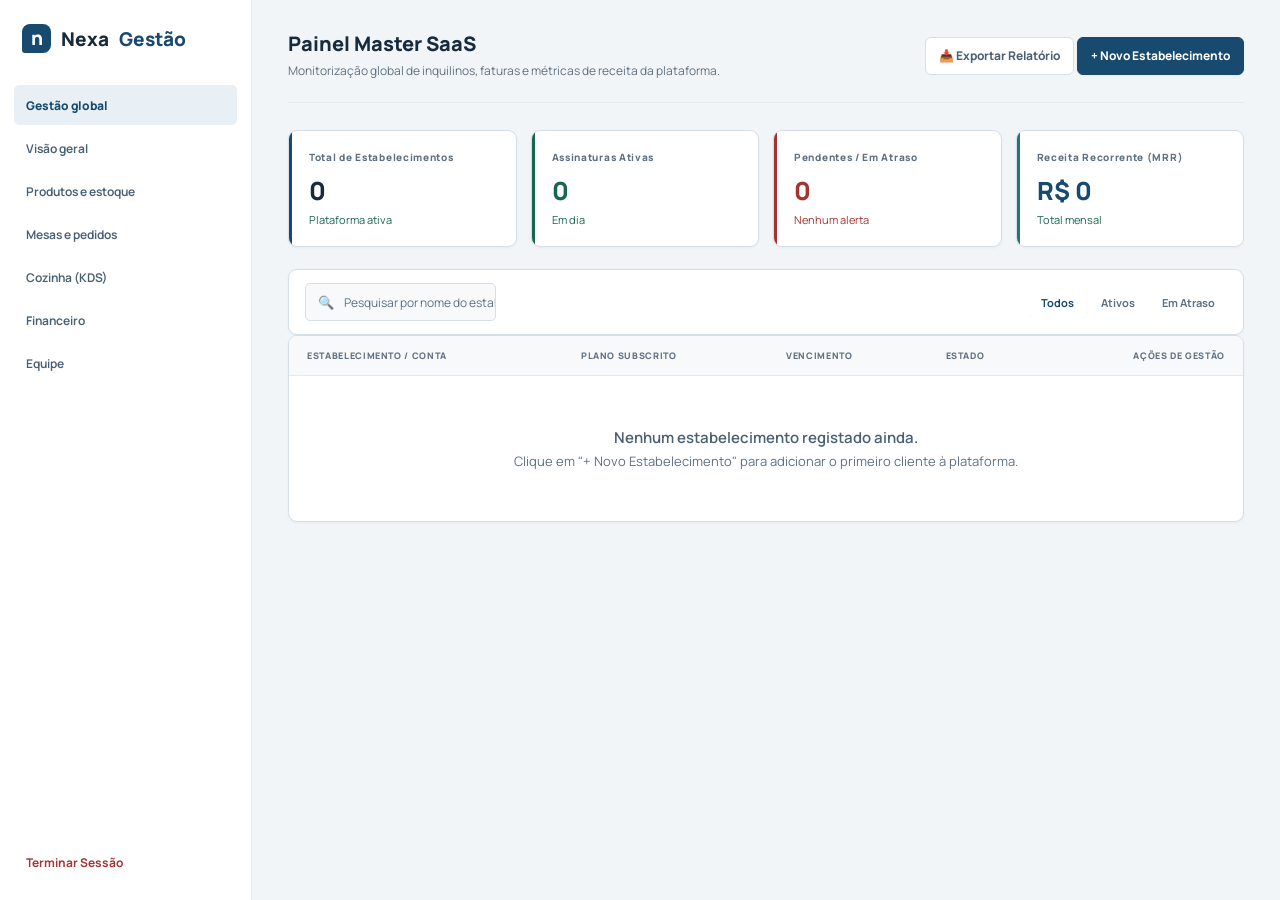
==== frontend/admin_saas.html @ 6b53f008 "Primeiro commit" ====
<!DOCTYPE html>
<html lang="pt">
<head>
    <meta charset="UTF-8">
    <meta name="viewport" content="width=device-width, initial-scale=1.0">
    <title>Nexa Gestão — Painel de Administração Global</title>
    <link rel="stylesheet" href="css/style.css">
<link rel="stylesheet" href="css/app.css">
</head>
<body>

    <!-- Sidebar do Administrador SaaS -->
    <aside>
        <div>
            <div class="logo">Nexa <span>Gestão</span></div>
            <ul class="nav-links">
                <li><a href="admin_saas.html" class="active">Gestão global</a></li>
                <li><a href="pages/dashboard.html">Visão geral</a></li>
                <li><a href="pages/products.html">Produtos e estoque</a></li>
                <li><a href="pages/tables.html">Mesas e pedidos</a></li>
                <li><a href="pages/kitchen.html">Cozinha (KDS)</a></li>
                <li><a href="pages/financial.html">Financeiro</a></li>
                <li><a href="pages/employees.html">Equipe</a></li>
            </ul>
        </div>
        <button class="logout-btn" onclick="handleLogout()">Terminar Sessão</button>
    </aside>

    <!-- Conteúdo Principal -->
    <main>
        <header>
            <div>
                <h1 style="margin-bottom: 4px;">Painel Master SaaS</h1>
                <p style="color: var(--gray); font-size: 14px;">Monitorização global de inquilinos, faturas e métricas de receita da plataforma.</p>
            </div>
            <div class="saas-header-actions">
                <button class="btn-saas-secondary" onclick="exportSaasReport()">
                    📥 Exportar Relatório
                </button>
                <button class="btn-saas-primary" onclick="openModal()">
                    + Novo Estabelecimento
                </button>
            </div>
        </header>

        <!-- Cartões de Resumo da Plataforma SaaS -->
        <div class="saas-metrics-grid">
            <div class="saas-card blue">
                <div class="saas-card-title">Total de Estabelecimentos</div>
                <div class="saas-card-value" id="metricTotal">0</div>
                <div class="saas-card-trend" style="color: var(--success);">Plataforma ativa</div>
            </div>
            <div class="saas-card green">
                <div class="saas-card-title">Assinaturas Ativas</div>
                <div class="saas-card-value" id="metricActiveCount" style="color: var(--color-success);">0</div>
                <div class="saas-card-trend" style="color: var(--success);">Em dia</div>
            </div>
            <div class="saas-card red">
                <div class="saas-card-title">Pendentes / Em Atraso</div>
                <div class="saas-card-value" id="metricPending" style="color: var(--color-danger);">0</div>
                <div class="saas-card-trend" style="color: var(--color-danger);">Nenhum alerta</div>
            </div>
            <div class="saas-card purple">
                <div class="saas-card-title">Receita Recorrente (MRR)</div>
                <div class="saas-card-value" id="metricMRR" style="color: var(--color-primary);">R$ 0</div>
                <div class="saas-card-trend" style="color: var(--success);">Total mensal</div>
            </div>
        </div>

        <!-- Filtros e Barra de Pesquisa Avançada -->
        <div class="saas-filter-bar">
            <div class="search-input-wrapper">
                <span>🔍</span>
                <input type="text" id="searchTenant" placeholder="Pesquisar por nome do estabelecimento, responsável ou email..." onkeyup="filterTenants()">
            </div>
            <div class="filter-tabs">
                <button class="filter-tab active" onclick="setFilter('all', this)">Todos</button>
                <button class="filter-tab" onclick="setFilter('ativo', this)">Ativos</button>
                <button class="filter-tab" onclick="setFilter('pendente', this)">Em Atraso</button>
            </div>
        </div>

        <!-- Tabela de Gestão de Clientes SaaS -->
        <div class="table-container">
            <table>
                <thead>
                    <tr>
                        <th>Estabelecimento / Conta</th>
                        <th>Plano Subscrito</th>
                        <th>Vencimento</th>
                        <th>Estado</th>
                        <th style="text-align: right;">Ações de Gestão</th>
                    </tr>
                </thead>
                <tbody id="saasTableBody">
                    <tr id="emptyRow">
                        <td colspan="5">
                            <div class="empty-state">
                                <p style="font-size: 15px; font-weight: 600; margin-bottom: 4px;">Nenhum estabelecimento registado ainda.</p>
                                <p style="font-size: 13px;">Clique em "+ Novo Estabelecimento" para adicionar o primeiro cliente à plataforma.</p>
                            </div>
                        </td>
                    </tr>
                </tbody>
            </table>
        </div>
    </main>

    <!-- Modal para Criação de Novo Cliente/Estabelecimento -->
    <div class="modal-overlay" id="tenantModal">
        <div class="modal-card">
            <div class="modal-header">
                <div class="modal-title">Registar Novo Estabelecimento</div>
                <button class="modal-close" onclick="closeModal()">✕</button>
            </div>
            <form id="newTenantForm" onsubmit="handleCreateTenant(event)">
                <div class="form-group">
                    <label>Nome do Estabelecimento / Restaurante</label>
                    <input type="text" id="storeName" placeholder="Ex: Cantina do Chef" required>
                </div>
                <div class="form-group">
                    <label>Nome do Responsável / Administrador</label>
                    <input type="text" id="ownerName" placeholder="Ex: Roberto Silva" required>
                </div>
                <div class="form-group">
                    <label>E-mail de Acesso</label>
                    <input type="email" id="ownerEmail" placeholder="roberto@cantinachef.com" required>
                </div>
                <div class="form-group">
                    <label>Plano Subscrito</label>
                    <select id="planSelect">
                        <option value="basico">Básico — R$ 99,00 / mês</option>
                        <option value="pro" selected>Profissional — R$ 199,00 / mês</option>
                        <option value="enterprise">Enterprise — R$ 399,00 / mês</option>
                    </select>
                </div>
                <div class="modal-footer">
                    <button type="button" class="btn-saas-secondary" onclick="closeModal()">Cancelar</button>
                    <button type="submit" class="btn-saas-primary">Criar Conta e Acesso</button>
                </div>
            </form>
        </div>
    </div>

    <!-- Ligação ao Ficheiro JavaScript Externo -->
    <script src="js/admin_saas.js"></script>
</body>
</html>
---- frontend/css/style.css ----
/* ==========================================================================
    NEXA GESTÃO - Design System & Global Styles
    ================================================================          */
@import url('tokens.css');

/* Reset Global */
* {
    box-sizing: border-box;
    margin: 0;
    padding: 0;
    font-family: 'Inter', 'Segoe UI', system-ui, -apple-system, sans-serif;
}

body {
    background-color: var(--light);
    color: var(--dark);
    display: flex;
    height: 100vh;
    overflow: hidden;
}

/* ==========================================================================
   SIDEBAR (Navegação Lateral)
   ================================================================          */
aside {
    width: 270px;
    background: var(--white);
    border-right: 1px solid var(--border);
    display: flex;
    flex-direction: column;
    justify-content: space-between;
    padding: 28px 20px;
    box-shadow: var(--shadow-sm);
    z-index: 10;
}

.logo {
    font-size: 22px;
    font-weight: 800;
    color: var(--dark);
    margin-bottom: 36px;
    letter-spacing: -0.5px;
    display: flex;
    align-items: center;
    gap: 8px;
    padding-left: 8px;
}

.logo span {
    color: var(--primary);
}

.nav-links {
    list-style: none;
    display: flex;
    flex-direction: column;
    gap: 6px;
    flex: 1;
}

.nav-links a {
    text-decoration: none;
    color: var(--gray-dark);
    font-weight: 500;
    font-size: 14px;
    padding: 12px 16px;
    border-radius: var(--radius-md);
    transition: var(--transition);
    display: flex;
    align-items: center;
    gap: 12px;
}

.nav-links a:hover {
    background-color: var(--primary-light);
    color: var(--primary);
    transform: translateX(2px);
}

.nav-links a.active {
    background-color: var(--primary-light);
    color: var(--primary);
    font-weight: 600;
}

.logout-btn {
    background-color: var(--danger-light);
    color: var(--danger);
    border: none;
    padding: 12px 16px;
    border-radius: var(--radius-md);
    font-weight: 600;
    font-size: 14px;
    cursor: pointer;
    width: 100%;
    transition: var(--transition);
    display: flex;
    align-items: center;
    justify-content: center;
    gap: 8px;
}

.logout-btn:hover {
    background-color: var(--danger);
    color: var(--white);
    box-shadow: var(--shadow-sm);
}

/* ==========================================================================
   MAIN CONTENT (Área Principal)
   ================================================================          */
main {
    flex: 1;
    padding: 36px 40px;
    overflow-y: auto;
    background-color: var(--light);
}

header {
    display: flex;
    justify-content: space-between;
    align-items: center;
    margin-bottom: 32px;
    border-bottom: 1px solid var(--border);
    padding-bottom: 20px;
}

header h1 {
    font-size: 22px;
    font-weight: 700;
    color: var(--dark);
    letter-spacing: -0.3px;
}

/* ==========================================================================
   COMPONENTES COMUNS (Cards, Tabelas, Botões)
   ================================================================          */
.cards-grid {
    display: grid;
    grid-template-columns: repeat(auto-fit, minmax(240px, 1fr));
    gap: 20px;
    margin-bottom: 32px;
}

.card {
    background: var(--white);
    padding: 24px;
    border-radius: var(--radius-lg);
    border: 1px solid var(--border);
    box-shadow: var(--shadow-sm);
    transition: var(--transition);
}

.card:hover {
    box-shadow: var(--shadow-md);
    border-color: var(--gray-light);
}

.card h3 {
    font-size: 13px;
    font-weight: 600;
    text-transform: uppercase;
    letter-spacing: 0.5px;
    color: var(--gray);
    margin-bottom: 8px;
}

.card .value {
    font-size: 26px;
    font-weight: 800;
    color: var(--dark);
    letter-spacing: -0.5px;
}

.card .trend {
    font-size: 12px;
    margin-top: 8px;
    font-weight: 600;
}

.table-container {
    background: var(--white);
    border-radius: var(--radius-lg);
    border: 1px solid var(--border);
    overflow: hidden;
    box-shadow: var(--shadow-sm);
}

table {
    width: 100%;
    border-collapse: collapse;
    text-align: left;
}

th, td {
    padding: 16px 20px;
    border-bottom: 1px solid var(--border);
    font-size: 14px;
}

th {
    background-color: var(--color-surface-subtle);
    font-weight: 600;
    color: var(--gray-dark);
    font-size: 13px;
    text-transform: uppercase;
    letter-spacing: 0.5px;
}

tr:last-child td {
    border-bottom: none;
}

tr:hover td {
    background-color: var(--color-surface-hover);
}

/* Botões */
.btn-primary {
    background-color: var(--primary);
    color: var(--white);
    border: none;
    padding: 10px 20px;
    border-radius: var(--radius-md);
    font-weight: 600;
    font-size: 14px;
    cursor: pointer;
    transition: var(--transition);
    box-shadow: var(--shadow-sm);
    display: inline-flex;
    align-items: center;
    gap: 8px;
}

.btn-primary:hover {
    background-color: var(--primary-hover);
    box-shadow: var(--shadow-md);
}

/* Badges de Estado */
.badge {
    padding: 5px 10px;
    border-radius: 20px;
    font-size: 12px;
    font-weight: 600;
    display: inline-flex;
    align-items: center;
    gap: 4px;
}

.badge.ok, .badge.success { background-color: var(--success-light); color: var(--success); }
.badge.low, .badge.danger { background-color: var(--danger-light); color: var(--danger); }
.badge.warning { background-color: var(--warning-light); color: var(--warning); }
.badge.info { background-color: var(--primary-light); color: var(--primary); }

.section-title {
    font-size: 16px;
    font-weight: 700;
    color: var(--dark);
    margin-bottom: 16px;
    letter-spacing: -0.2px;
}
---- frontend/css/app.css ----
@import url('tokens.css');
@import url('https://fonts.googleapis.com/css2?family=Manrope:wght@400;500;600;700;800&display=swap');

* { font-family: 'Manrope', 'Segoe UI', sans-serif; }

body {
    min-width: 0;
    min-height: 100vh;
    color: var(--dark);
    background: var(--color-background);
    font-size: 13px;
    -webkit-font-smoothing: antialiased;
}

aside {
    width: 252px;
    min-width: 252px;
    height: 100vh;
    padding: 24px 14px 18px;
    border-right: 1px solid var(--color-divider);
    background: var(--color-sidebar);
    box-shadow: none;
}

aside > div:first-child { display: flex; min-height: 0; flex: 1; flex-direction: column; }
aside .logo { gap: 10px; margin: 0 0 32px; padding: 0 8px; color: var(--color-text); font-size: 19px; font-weight: 800; letter-spacing: 0; }
aside .logo::before { content: 'n'; display: inline-grid; width: 29px; height: 29px; place-items: center; border-radius: 8px 8px 8px 3px; background: var(--color-primary); color: var(--color-on-primary); font-size: 19px; line-height: 1; }
aside .logo span { color: var(--color-primary); }
.nav-links { gap: 3px; }
.nav-links a { min-height: 40px; padding: 9px 11px; border: 1px solid transparent; border-radius: var(--radius-sm); color: var(--color-text-secondary); font-size: 12px; font-weight: 650; transition: color var(--transition), background var(--transition), border-color var(--transition); }
.nav-links a:hover { transform: none; background: var(--color-surface-hover); color: var(--color-primary); }
.nav-links a.active { border-color: var(--color-primary-light); background: var(--color-primary-light); color: var(--color-primary); font-weight: 800; }
.nav-links a:disabled, .nav-links a[aria-disabled="true"] { color: var(--color-text-disabled); cursor: not-allowed; }
.logout-btn { justify-content: flex-start; padding: 10px 11px; border: 1px solid transparent; border-radius: var(--radius-sm); background: transparent; color: var(--color-danger); font-size: 12px; font-weight: 700; }
.logout-btn:hover { border-color: var(--color-danger-bg); background: var(--color-danger-bg); color: var(--color-danger); box-shadow: none; }

main { min-width: 0; padding: 30px 36px 44px; background: var(--color-background); }
main > header { gap: 24px; margin-bottom: 27px; padding-bottom: 21px; border-bottom-color: var(--color-divider); }
main > header h1 { color: var(--color-text); font-size: 20px; font-weight: 800; letter-spacing: 0; }
main > header p { margin: 0; color: var(--color-text-muted); font-size: 12px !important; line-height: 1.7; }
.saas-header-actions { flex-wrap: wrap; justify-content: flex-end; gap: 8px; }

.btn-saas-primary, .btn-saas-secondary, .btn-primary {
    min-height: 38px;
    padding: 8px 13px;
    border-radius: 6px;
    font-size: 12px;
    font-weight: 750;
    transition: transform var(--transition), background var(--transition), border-color var(--transition), box-shadow var(--transition);
}
.btn-saas-primary, .btn-primary { border: 1px solid var(--color-primary); background: var(--color-primary); color: var(--color-on-primary); box-shadow: var(--shadow-sm); }
.btn-saas-primary:hover, .btn-primary:hover { transform: translateY(-1px); border-color: var(--color-primary-hover); background: var(--color-primary-hover); box-shadow: var(--shadow-md); }
.btn-saas-secondary { border: 1px solid var(--color-border); background: var(--color-surface); color: var(--color-text-secondary); }
.btn-saas-secondary:hover { border-color: var(--color-primary); background: var(--color-surface-hover); }
button, a { -webkit-tap-highlight-color: transparent; }
button:focus-visible, a:focus-visible, input:focus-visible, select:focus-visible, summary:focus-visible { outline: 3px solid var(--color-focus-ring); outline-offset: 2px; }
button:active, .button:active { transform: translateY(1px); }
button:disabled, button[aria-disabled="true"], .button[aria-disabled="true"] { border-color: var(--color-border); background: var(--color-background-alt); box-shadow: none; color: var(--color-text-disabled); cursor: not-allowed; transform: none; }
.btn-outline { border: 1px solid var(--color-primary); background: transparent; color: var(--color-primary); }
.btn-outline:hover { background: var(--color-primary-light); }
.btn-ghost { border: 1px solid transparent; background: transparent; color: var(--color-text-secondary); }
.btn-ghost:hover { background: var(--color-surface-hover); color: var(--color-primary); }
.btn-danger { border: 1px solid var(--color-danger); background: var(--color-danger); color: var(--color-on-primary); }
.btn-danger:hover { border-color: var(--color-danger); background: var(--color-danger); filter: brightness(.92); }
.btn-secondary { border: 1px solid var(--color-border); background: var(--color-surface); color: var(--color-text-secondary); }
.btn-secondary:hover { border-color: var(--color-primary); background: var(--color-surface-hover); }
.btn-primary[aria-busy="true"], .btn-saas-primary[aria-busy="true"], .is-loading { cursor: progress; opacity: .82; }
.btn-primary[aria-busy="true"]::after, .btn-saas-primary[aria-busy="true"]::after, .is-loading::after { width: 13px; height: 13px; margin-left: 8px; border: 2px solid currentColor; border-right-color: transparent; border-radius: 50%; content: ''; animation: button-spin .7s linear infinite; }
@keyframes button-spin { to { transform: rotate(360deg); } }

.saas-metrics-grid, .cards-grid { display: grid; grid-template-columns: repeat(auto-fit, minmax(min(100%, 205px), 1fr)); gap: 14px; margin-bottom: 22px; }
.saas-card, .card { position: relative; min-width: 0; overflow: hidden; padding: 19px 20px; border: 1px solid var(--color-border); border-radius: var(--radius-lg); background: var(--color-surface); box-shadow: var(--shadow-sm); transition: transform var(--transition), border-color var(--transition), box-shadow var(--transition); }
.saas-card:hover, .card:hover { transform: translateY(-2px); border-color: var(--color-primary-light); box-shadow: var(--shadow-md); }
.saas-card::before { position: absolute; inset: 0 auto 0 0; width: 3px; content: ''; background: var(--color-primary); }
.saas-card.blue::before { background: var(--color-primary); }
.saas-card.green::before { background: var(--color-success); }
.saas-card.orange::before, .saas-card.yellow::before { background: var(--color-warning); }
.saas-card.red::before { background: var(--color-danger); }
.saas-card.purple::before { background: var(--color-secondary); }
.saas-card-title { margin-bottom: 9px; color: var(--color-text-muted); font-size: 10px; font-weight: 800; letter-spacing: .7px; }
.saas-card-value, .card .value { margin-bottom: 4px; color: var(--color-text); font-size: 25px; font-weight: 800; letter-spacing: 0; }
.saas-card-trend, .saas-card > div:last-child { font-size: 11px; }

.saas-table-container, .table-container { margin-bottom: 22px; overflow-x: auto; border: 1px solid var(--color-border); border-radius: var(--radius-lg); background: var(--color-surface); box-shadow: var(--shadow-sm); }
.saas-table-header { display: flex; min-height: 58px; align-items: center; justify-content: space-between; gap: 15px; padding: 15px 19px; border-bottom: 1px solid var(--color-divider); }
.saas-table-title { color: var(--color-text); font-size: 13px; font-weight: 800; }
table { min-width: 690px; border-collapse: separate; border-spacing: 0; }
th, td { padding: 13px 18px; border-bottom: 1px solid var(--color-divider); font-size: 11px; }
th { background: var(--color-surface-subtle); color: var(--color-text-muted); font-size: 9px; font-weight: 800; letter-spacing: .65px; }
td { color: var(--color-text-secondary); }
td strong { color: var(--color-text); font-weight: 750; }
tr:hover td { background: var(--color-surface-hover); }
tr:last-child td { border-bottom: 0; }
.empty-row-state, .empty-row-state td, .empty-state { padding: 30px 20px; color: var(--color-text-muted); font-size: 12px; text-align: center; }
.empty-state p:first-child { color: var(--color-text-secondary); }

.badge, .badge-status, .badge-trans, .badge-activity, .badge-saas { padding: 5px 9px; border-radius: 5px; font-size: 10px; font-weight: 800; }
.badge.ok, .badge.success, .badge-status.livre, .badge-status.pronto, .badge-trans.receita, .badge-saas.active { background: var(--color-success-bg); color: var(--color-success); }
.badge.low, .badge.danger, .badge-trans.despesa, .badge-saas.pending { background: var(--color-danger-bg); color: var(--color-danger); }
.badge.warning, .badge-status.ocupada, .badge-status.preparando { background: var(--color-warning-bg); color: var(--color-warning); }
.badge.info, .badge-activity { background: var(--color-info-bg); color: var(--color-info); }
.btn-delete-product, .btn-delete-table, .btn-delete-trans, .btn-delete-employee, .btn-delete-activity, .btn-delete-kds { min-height: 30px; padding: 6px 9px; border: 1px solid var(--color-danger-bg); border-radius: var(--radius-sm); background: var(--color-danger-bg); color: var(--color-danger); font-size: 10px; font-weight: 750; transition: background var(--transition), border-color var(--transition); }
.btn-delete-product:hover, .btn-delete-table:hover, .btn-delete-trans:hover, .btn-delete-employee:hover, .btn-delete-activity:hover, .btn-delete-kds:hover { border-color: var(--color-danger); background: var(--color-danger-bg); }
.btn-action-kds, .btn-table-action { min-height: 30px; padding: 6px 9px; border: 1px solid var(--color-border); border-radius: var(--radius-sm); background: var(--color-surface); color: var(--color-text-secondary); font-size: 10px; font-weight: 750; }
.btn-action-kds:hover, .btn-table-action:hover { border-color: var(--color-primary); background: var(--color-primary-light); color: var(--color-primary); }

.modal-overlay { position: fixed; inset: 0; z-index: 1000; display: none; overflow-y: auto; align-items: center; justify-content: center; padding: 20px; background: var(--color-overlay); backdrop-filter: blur(3px); }
.modal-overlay.open { display: flex; }
.modal-card { width: min(100%, 500px); max-height: calc(100vh - 40px); overflow-y: auto; margin: auto; border: 1px solid var(--color-border); border-radius: var(--radius-lg); padding: 24px; background: var(--color-surface); box-shadow: var(--shadow-lg); }
.modal-header { display: flex; align-items: center; justify-content: space-between; gap: 16px; margin-bottom: 20px; }
.modal-title { color: var(--color-text); font-size: 16px; font-weight: 800; }
.modal-close { display: grid; width: 34px; height: 34px; place-items: center; border: 1px solid var(--color-divider); border-radius: var(--radius-sm); background: var(--color-surface); color: var(--color-text-secondary); font-size: 15px; }
.modal-close:hover { background: var(--color-surface-hover); color: var(--color-text); }
.form-group { margin-bottom: 14px; }
.form-group label { display: block; margin-bottom: 6px; color: var(--color-text-secondary); font-size: 11px; font-weight: 750; }
.form-group input, .form-group select, input, select { min-height: 40px; border: 1px solid var(--color-border); border-radius: var(--radius-sm); background: var(--color-surface); color: var(--color-text); font-size: 12px; }
.form-group input::placeholder, input::placeholder { color: var(--color-text-muted); opacity: 1; }
.form-group input:focus, .form-group select:focus, input:focus, select:focus { border-color: var(--color-primary); background: var(--color-surface); box-shadow: 0 0 0 3px var(--color-focus-ring); }
.form-group input:disabled, .form-group select:disabled, input:disabled, select:disabled { border-color: var(--color-border); background: var(--color-background-alt); color: var(--color-text-disabled); cursor: not-allowed; }
input[type="checkbox"], input[type="radio"] { min-height: 0; accent-color: var(--color-primary); }
input[aria-invalid="true"], select[aria-invalid="true"], .field-error input { border-color: var(--color-danger); }
.field-error, .form-error, .msg.error { color: var(--color-danger); }
.field-success, .form-success, .msg.success { color: var(--color-success); }
.field-help { color: var(--color-text-muted); }
.modal-footer { display: flex; flex-wrap: wrap; justify-content: flex-end; gap: 10px; margin-top: 24px; }
.saas-filter-bar { display: flex; flex-wrap: wrap; align-items: center; justify-content: space-between; gap: 12px; padding: 13px 16px; border: 1px solid var(--color-border); border-radius: var(--radius-lg); background: var(--color-surface); box-shadow: var(--shadow-sm); }
.search-input-wrapper { position: relative; min-width: min(100%, 270px); flex: 1; }
.search-input-wrapper input { min-height: 38px; background: var(--color-surface-subtle); }
.search-input-wrapper > span { position: absolute; top: 50%; left: 13px; transform: translateY(-50%); color: var(--color-text-muted); }
.search-input-wrapper input { padding-left: 38px; }
.filter-tabs { max-width: 100%; overflow-x: auto; }
.filter-tab { min-height: 32px; padding: 6px 12px; border: 0; border-radius: var(--radius-sm); background: transparent; color: var(--color-text-muted); font-size: 11px; font-weight: 700; white-space: nowrap; }
.filter-tab:hover { background: var(--color-surface-hover); color: var(--color-primary); }
.filter-tab.active { background: var(--color-surface); color: var(--color-primary); box-shadow: var(--shadow-sm); }
.tenant-cell-info { display: flex; align-items: center; gap: 11px; }
.tenant-avatar { display: grid; width: 36px; height: 36px; place-items: center; border-radius: var(--radius-sm); background: var(--color-primary-light); color: var(--color-primary); font-size: 12px; font-weight: 800; }
.tenant-name { color: var(--color-text); font-size: 12px; font-weight: 800; }
.tenant-sub { color: var(--color-text-muted); font-size: 10px; }
.action-btns-group { display: flex; justify-content: flex-end; gap: 7px; }
.btn-table-action.danger { border-color: var(--color-danger-bg); background: var(--color-danger-bg); color: var(--color-danger); }
.btn-table-action.danger:hover { border-color: var(--color-danger); background: var(--color-danger-bg); }
.badge-saas.active { background: var(--color-success-bg); color: var(--color-success); }
.badge-saas.pending { background: var(--color-danger-bg); color: var(--color-danger); }
.empty-state { padding: 38px 20px; color: var(--color-text-muted); text-align: center; }

body.kds-page { background: var(--color-kds-background) !important; color: var(--color-kds-text); }
.kds-page aside { border-right-color: var(--color-kds-border) !important; background: var(--color-kds-surface) !important; }
.kds-page aside .logo { color: var(--color-kds-text) !important; }
.kds-page aside .logo::before { background: var(--color-primary); }
.kds-page aside .logo span { color: var(--color-kds-text) !important; }
.kds-page .nav-links a { color: var(--color-kds-text-secondary) !important; }
.kds-page .nav-links a:hover, .kds-page .nav-links a.active { border-color: var(--color-kds-border); background: var(--color-kds-surface-raised) !important; color: var(--color-kds-text) !important; }
.kds-page .logout-btn { border-color: var(--color-kds-border) !important; background: var(--color-kds-surface-raised) !important; color: var(--color-danger-bg) !important; }
.kds-page main { background: var(--color-kds-background) !important; }
.kds-page main > header { border-bottom-color: var(--color-kds-border); }
.kds-page main > header h1 { color: var(--color-kds-text) !important; }
.kds-page main > header p { color: var(--color-kds-text-secondary) !important; }
.kds-page .saas-card, .kds-page .saas-table-container { border-color: var(--color-kds-border); background: var(--color-kds-surface); box-shadow: none; }
.kds-page .saas-card:hover { border-color: var(--color-secondary); }
.kds-page .saas-card-title { color: var(--color-kds-text-secondary); }
.kds-page .saas-card-value { color: var(--color-kds-text); }
.kds-page .saas-table-header { border-bottom-color: var(--color-kds-border); }
.kds-page .saas-table-title { color: var(--color-kds-text); }
.kds-page th { border-bottom-color: var(--color-kds-border); background: var(--color-kds-background); color: var(--color-kds-text-secondary); }
.kds-page td { border-bottom-color: var(--color-kds-border); color: var(--color-kds-text-secondary); }
.kds-page td strong { color: var(--color-kds-text); }
.kds-page tr:hover td { background: var(--color-kds-surface-raised); }
.kds-page .empty-row-state, .kds-page .empty-row-state td { color: var(--color-kds-text-secondary); }
.kds-page .btn-action-kds { border-color: var(--color-kds-border); background: var(--color-kds-surface-raised); color: var(--color-kds-text); }
.kds-page .btn-action-kds:hover { background: var(--color-kds-border); }
.kds-page .btn-delete-kds { border-color: var(--color-danger); background: var(--color-danger-bg); color: var(--color-danger); }
.kds-page .modal-card { border-color: var(--color-kds-border); background: var(--color-kds-surface); }
.kds-page .modal-title, .kds-page .form-group label { color: var(--color-kds-text); }
.kds-page .modal-close { border-color: var(--color-kds-border); background: var(--color-kds-surface-raised); color: var(--color-kds-text); }
.kds-page .form-group input, .kds-page .form-group select { border-color: var(--color-kds-border); background: var(--color-kds-background); color: var(--color-kds-text); }
.kds-page .btn-saas-secondary { border-color: var(--color-kds-border); background: var(--color-kds-surface-raised); color: var(--color-kds-text); }

@media (max-width: 1100px) {
    aside { width: 220px; min-width: 220px; padding-inline: 11px; }
    main { padding: 26px 24px 36px; }
    main > header { align-items: flex-start; }
    .saas-header-actions { max-width: 300px; }
}

@media (max-width: 760px) {
    body { display: block; height: auto; min-height: 100vh; overflow: auto; }
    aside { display: flex; width: 100%; min-width: 0; height: auto; flex-direction: column; gap: 12px; padding: 14px 16px 10px; border-right: 0; border-bottom: 1px solid var(--color-divider); }
    aside > div:first-child { width: 100%; }
    aside .logo { margin: 0 0 12px; }
    .nav-links { flex-direction: row; gap: 5px; overflow-x: auto; padding-bottom: 3px; scrollbar-width: thin; }
    .nav-links li { flex: 0 0 auto; }
    .nav-links a { min-height: 36px; padding: 8px 10px; white-space: nowrap; }
    .logout-btn { width: auto; min-height: 34px; align-self: flex-end; padding: 7px 10px; }
    main { overflow: visible; padding: 23px 18px 34px; }
    main > header { flex-direction: column; gap: 15px; margin-bottom: 20px; padding-bottom: 17px; }
    .saas-header-actions { width: 100%; max-width: none; justify-content: flex-start; }
    .saas-metrics-grid, .cards-grid { grid-template-columns: repeat(2, minmax(0, 1fr)); gap: 10px; margin-bottom: 17px; }
    .saas-card, .card { padding: 15px; }
    .saas-card-value, .card .value { font-size: 22px; }
    .saas-table-header { align-items: flex-start; flex-direction: column; gap: 4px; padding: 14px; }
    .table-container, .saas-table-container { border-radius: 7px; }
    .saas-filter-bar { align-items: stretch; flex-direction: column; }
    .search-input-wrapper { min-width: 0; width: 100%; }
    .filter-tabs { align-self: flex-start; }
    .modal-card { width: min(100%, 500px); padding: 20px; }
    .kds-page aside { border-bottom-color: var(--color-kds-border); }
}

@media (max-width: 420px) {
    main { padding-inline: 13px; }
    .saas-metrics-grid, .cards-grid { grid-template-columns: 1fr; }
    .saas-header-actions { display: grid; grid-template-columns: 1fr; }
    .saas-header-actions button { justify-content: center; }
    .modal-overlay { align-items: flex-start; padding: 12px; }
    .modal-card { max-height: calc(100vh - 24px); padding: 17px; }
    .modal-footer { flex-direction: column-reverse; }
    .modal-footer button { width: 100%; justify-content: center; }
}

@media (prefers-reduced-motion: reduce) {
    *, *::before, *::after { scroll-behavior: auto !important; transition-duration: .01ms !important; }
}

@media (prefers-reduced-motion: reduce) {
    .btn-primary[aria-busy="true"]::after, .btn-saas-primary[aria-busy="true"]::after, .is-loading::after { animation: none; }
}
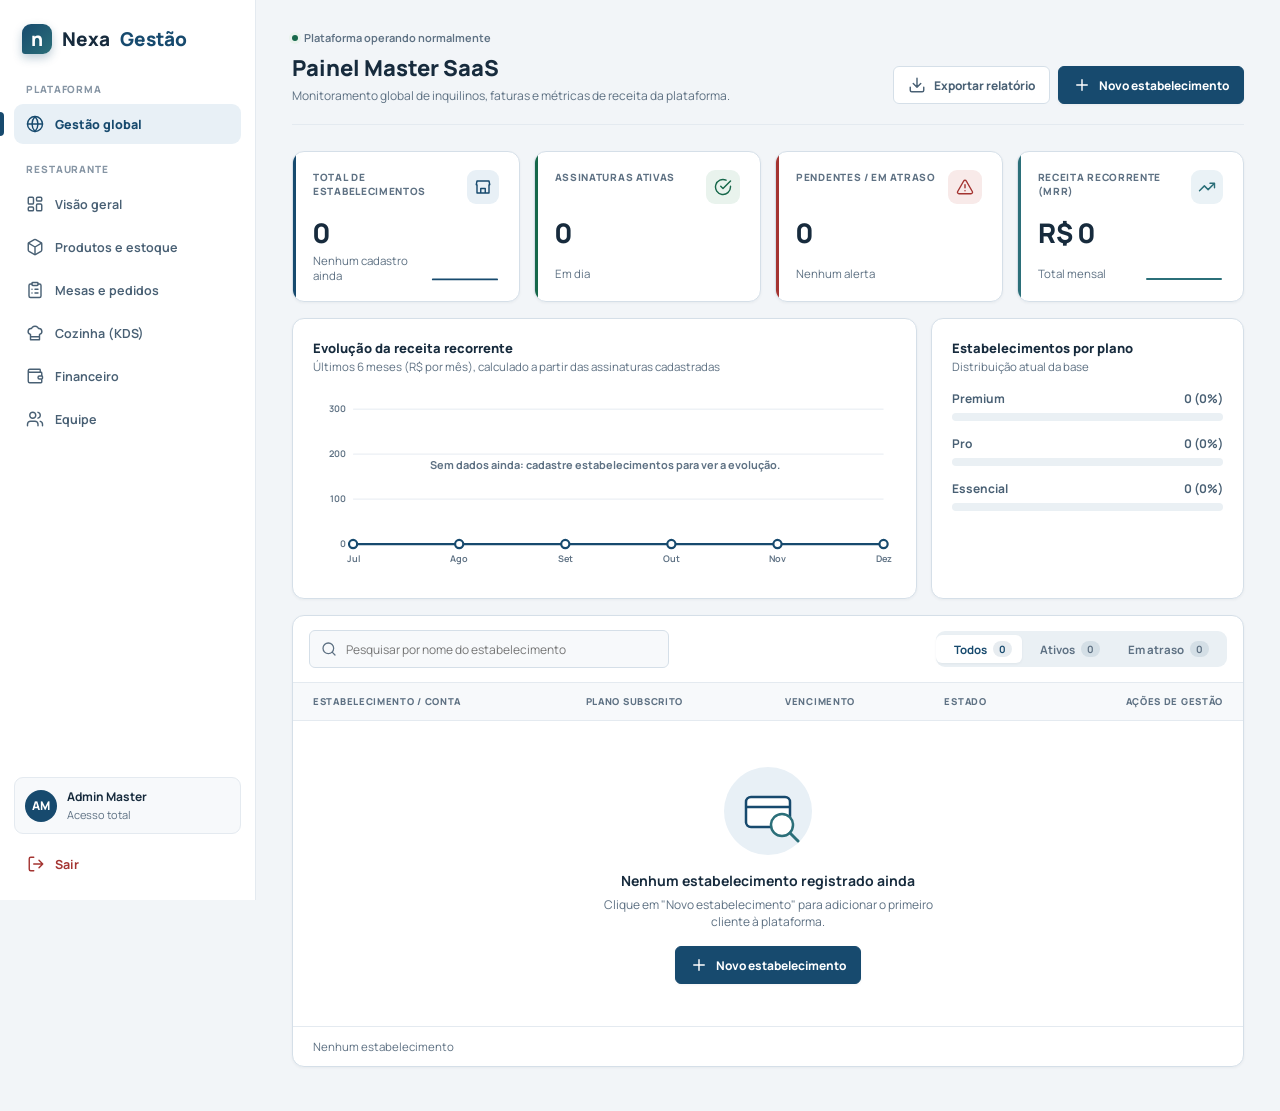
==== commit e5f66d87: "alterações no código admin_saas" ====
--- a/frontend/admin_saas.html
+++ b/frontend/admin_saas.html
@@ -1,148 +1,721 @@
 <!DOCTYPE html>
-<html lang="pt">
+<html lang="pt-BR">
 <head>
-    <meta charset="UTF-8">
-    <meta name="viewport" content="width=device-width, initial-scale=1.0">
-    <title>Nexa Gestão — Painel de Administração Global</title>
-    <link rel="stylesheet" href="css/style.css">
-<link rel="stylesheet" href="css/app.css">
+<meta charset="UTF-8">
+<meta name="viewport" content="width=device-width, initial-scale=1.0">
+<meta name="robots" content="noindex, nofollow">
+<title>Nexa Gestão — Painel Master SaaS</title>
+<link rel="stylesheet" href="https://fonts.googleapis.com/css2?family=Manrope:wght@400;500;600;700;800&display=swap">
+<style>
+/* ===== Tokens ===== */
+:root{
+--color-primary:#174a6e;--color-primary-hover:#103c5b;--color-primary-light:#e8f0f6;--color-secondary:#2b6f79;
+--color-background:#f2f5f8;--color-background-alt:#eaf0f4;--color-surface:#fff;--color-surface-subtle:#f7f9fb;--color-surface-hover:#eff4f7;
+--color-border:#d5dfe8;--color-divider:#e4eaf0;
+--color-text:#172b3d;--color-text-secondary:#496074;--color-text-muted:#5e7183;--color-text-disabled:#8695a4;
+--color-success:#17684b;--color-success-bg:#e9f3ed;--color-danger:#a43431;--color-danger-bg:#f8eae9;--color-info:#205f7b;--color-info-bg:#eaf2f6;
+--color-focus-ring:rgba(23,74,110,.24);--color-overlay:rgba(13,32,48,.48);
+--shadow-sm:0 1px 3px rgba(23,43,61,.05);--shadow-md:0 8px 22px rgba(23,43,61,.08);--shadow-lg:0 18px 40px rgba(23,43,61,.13);
+--radius-sm:6px;--radius-md:9px;--radius-lg:12px;--ease:cubic-bezier(.2,.7,.2,1);--transition:180ms ease;
+}
+*{box-sizing:border-box;margin:0;padding:0;font-family:'Manrope','Segoe UI',system-ui,sans-serif}
+body{display:flex;min-height:100vh;background:var(--color-background);color:var(--color-text);font-size:13px;-webkit-font-smoothing:antialiased}
+.icon{width:18px;height:18px;fill:none;stroke:currentColor;stroke-width:1.9;stroke-linecap:round;stroke-linejoin:round;flex:none}
+button{font:inherit;cursor:pointer}
+:focus-visible{outline:3px solid var(--color-focus-ring);outline-offset:2px}
+.sr{position:absolute;width:1px;height:1px;overflow:hidden;clip:rect(0,0,0,0);white-space:nowrap}
+
+/* ===== Sidebar ===== */
+aside{position:sticky;top:0;width:256px;min-width:256px;height:100vh;padding:24px 14px 16px;background:var(--color-surface);border-right:1px solid var(--color-divider);display:flex;flex-direction:column;justify-content:space-between}
+.logo{display:flex;align-items:center;gap:10px;padding:0 8px;margin-bottom:28px;font-size:19px;font-weight:800}
+.logo::before{content:'n';display:grid;place-items:center;width:30px;height:30px;border-radius:9px 9px 9px 3px;background:linear-gradient(135deg,var(--color-primary),var(--color-secondary));color:#fff;font-size:19px;box-shadow:0 4px 10px rgba(23,74,110,.28)}
+.logo span{color:var(--color-primary)}
+.nav-group{margin-bottom:18px}
+.nav-label{padding:0 12px 8px;color:var(--color-text-disabled);font-size:10px;font-weight:800;letter-spacing:.9px;text-transform:uppercase}
+.nav-links{list-style:none;display:flex;flex-direction:column;gap:3px}
+.nav-links a{position:relative;display:flex;align-items:center;gap:11px;min-height:40px;padding:9px 12px;border-radius:var(--radius-md);color:var(--color-text-secondary);font-size:12.5px;font-weight:650;text-decoration:none;transition:color var(--transition),background var(--transition),transform var(--transition)}
+.nav-links a:hover{background:var(--color-surface-hover);color:var(--color-primary)}
+.nav-links a.active{background:var(--color-primary-light);color:var(--color-primary);font-weight:800}
+.nav-links a.active::before{content:'';position:absolute;left:-14px;top:20%;bottom:20%;width:4px;border-radius:0 4px 4px 0;background:var(--color-primary)}
+.side-foot{display:flex;flex-direction:column;gap:10px}
+.user-chip{display:flex;align-items:center;gap:10px;padding:10px;border:1px solid var(--color-divider);border-radius:var(--radius-md);background:var(--color-surface-subtle)}
+.user-chip .av{display:grid;place-items:center;width:32px;height:32px;border-radius:50%;background:var(--color-primary);color:#fff;font-weight:800;font-size:12px}
+.user-chip b{display:block;font-size:12px}.user-chip small{color:var(--color-text-muted);font-size:11px}
+.logout-btn{display:flex;align-items:center;gap:10px;width:100%;padding:10px 12px;border:1px solid transparent;border-radius:var(--radius-md);background:transparent;color:var(--color-danger);font-size:12.5px;font-weight:700;transition:var(--transition)}
+.logout-btn:hover{background:var(--color-danger-bg)}
+
+/* ===== Main ===== */
+main{flex:1;min-width:0;padding:30px 36px 44px}
+.page-head{display:flex;justify-content:space-between;align-items:flex-end;gap:20px;flex-wrap:wrap;margin-bottom:26px;padding-bottom:20px;border-bottom:1px solid var(--color-divider)}
+.crumb{display:flex;align-items:center;gap:6px;margin-bottom:8px;color:var(--color-text-muted);font-size:11px;font-weight:650}
+.crumb i{width:6px;height:6px;border-radius:50%;background:var(--color-success);box-shadow:0 0 0 3px var(--color-success-bg)}
+h1{font-size:22px;font-weight:800}
+.sub{margin-top:4px;color:var(--color-text-muted);font-size:12px}
+.actions{display:flex;gap:8px;flex-wrap:wrap}
+.btn{position:relative;overflow:hidden;display:inline-flex;align-items:center;justify-content:center;gap:8px;min-height:38px;padding:8px 14px;border-radius:var(--radius-sm);font-size:12px;font-weight:750;border:1px solid var(--color-border);background:var(--color-surface);color:var(--color-text-secondary);transition:transform var(--transition),box-shadow var(--transition),border-color var(--transition),background var(--transition)}
+.btn:hover{border-color:var(--color-primary);background:var(--color-surface-hover);transform:translateY(-1px)}
+.btn.primary{background:var(--color-primary);border-color:var(--color-primary);color:#fff;box-shadow:var(--shadow-sm)}
+.btn.primary:hover{background:var(--color-primary-hover);box-shadow:var(--shadow-md)}
+.btn.primary::after{content:'';position:absolute;inset:0;background:linear-gradient(110deg,transparent 30%,rgba(255,255,255,.28) 50%,transparent 70%);transform:translateX(-120%);pointer-events:none}
+.btn.primary:hover::after{transform:translateX(120%);transition:transform .7s ease}
+
+/* Métricas */
+.metrics{display:grid;grid-template-columns:repeat(auto-fit,minmax(min(100%,215px),1fr));gap:14px;margin-bottom:16px}
+.card{position:relative;overflow:hidden;background:var(--color-surface);border:1px solid var(--color-border);border-radius:var(--radius-lg);box-shadow:var(--shadow-sm);transition:transform var(--transition),box-shadow var(--transition)}
+.metric{padding:18px 20px}
+.metric::before{content:'';position:absolute;inset:0 auto 0 0;width:3px;background:var(--accent);transition:width var(--transition)}
+.metric:hover{transform:translateY(-3px);box-shadow:var(--shadow-md)}
+.metric:hover::before{width:6px}
+.metric .top{display:flex;justify-content:space-between;align-items:flex-start}
+.chip{display:grid;place-items:center;width:34px;height:34px;border-radius:var(--radius-md);background:var(--tint);color:var(--accent)}
+.m-title{color:var(--color-text-muted);font-size:10px;font-weight:800;letter-spacing:.7px;text-transform:uppercase}
+.m-value{margin:10px 0 2px;font-size:27px;font-weight:800;font-variant-numeric:tabular-nums}
+.m-foot{display:flex;justify-content:space-between;align-items:flex-end;gap:8px;min-height:28px;color:var(--color-text-muted);font-size:11.5px}
+.spark{width:78px;height:28px}
+.spark path{fill:none;stroke:var(--accent);stroke-width:2;stroke-linecap:round;stroke-linejoin:round}
+
+/* Gráficos */
+.row2{display:grid;grid-template-columns:minmax(0,2fr) minmax(0,1fr);gap:14px;margin-bottom:16px}
+.panel{padding:20px}
+.panel h2{font-size:13px;font-weight:800}
+.panel .hint{color:var(--color-text-muted);font-size:11.5px;margin-top:2px}
+.chart{width:100%;height:190px;margin-top:14px;display:block}
+.chart .grid{stroke:var(--color-divider);stroke-width:1}
+.chart .lbl{fill:var(--color-text-muted);font-size:10px;font-weight:650}
+.chart .msg{fill:var(--color-text-muted);font-size:12px;font-weight:700}
+.chart .area{fill:url(#ga)}
+.chart .line{fill:none;stroke:var(--color-primary);stroke-width:2.6;stroke-linecap:round;stroke-linejoin:round}
+.chart .dot{fill:#fff;stroke:var(--color-primary);stroke-width:2.4}
+.plans{display:flex;flex-direction:column;gap:14px;margin-top:16px}
+.plan-row .t{display:flex;justify-content:space-between;margin-bottom:6px;font-size:12px;font-weight:700;color:var(--color-text-secondary)}
+.bar{height:8px;border-radius:8px;background:var(--color-background-alt);overflow:hidden}
+.bar i{display:block;height:100%;width:0;border-radius:8px;background:var(--c);transition:width 1s var(--ease)}
+
+/* Tabela */
+.toolbar{display:flex;flex-wrap:wrap;align-items:center;justify-content:space-between;gap:12px;padding:14px 16px;border-bottom:1px solid var(--color-divider)}
+.search{position:relative;flex:1;min-width:min(100%,260px);max-width:360px}
+.search .icon{position:absolute;left:12px;top:50%;transform:translateY(-50%);width:16px;height:16px;color:var(--color-text-muted)}
+.search input{width:100%;min-height:38px;padding:8px 12px 8px 36px;border:1px solid var(--color-border);border-radius:var(--radius-sm);background:var(--color-surface-subtle);color:var(--color-text);font-size:12px;transition:var(--transition)}
+.search input:focus{outline:none;border-color:var(--color-primary);background:#fff;box-shadow:0 0 0 3px var(--color-focus-ring)}
+.seg{position:relative;display:inline-flex;padding:4px;border-radius:var(--radius-md);background:var(--color-background-alt)}
+.seg button{position:relative;z-index:1;display:flex;align-items:center;gap:6px;padding:6px 14px;border:0;border-radius:var(--radius-sm);background:transparent;color:var(--color-text-muted);font-size:11.5px;font-weight:700;transition:color var(--transition)}
+.seg button.on{color:var(--color-primary)}
+.seg button em{font-style:normal;padding:1px 6px;border-radius:10px;background:rgba(23,74,110,.1);font-size:10px}
+.seg .pill{position:absolute;top:4px;bottom:4px;left:0;border-radius:var(--radius-sm);background:#fff;box-shadow:var(--shadow-sm);transition:transform .3s var(--ease),width .3s var(--ease)}
+.scroll{overflow-x:auto}
+table{width:100%;min-width:720px;border-collapse:separate;border-spacing:0}
+th{padding:12px 20px;background:var(--color-surface-subtle);color:var(--color-text-muted);font-size:9.5px;font-weight:800;letter-spacing:.7px;text-align:left;text-transform:uppercase;border-bottom:1px solid var(--color-divider)}
+td{padding:14px 20px;border-bottom:1px solid var(--color-divider);color:var(--color-text-secondary);font-size:12px;vertical-align:middle}
+tbody tr:hover td{background:var(--color-surface-hover)}
+tbody tr:last-child td{border-bottom:0}
+.r{text-align:right}
+.tenant{display:flex;align-items:center;gap:12px}
+.avatar{display:grid;place-items:center;width:38px;height:38px;border-radius:var(--radius-md);background:var(--bg);color:var(--fg);font-weight:800;font-size:12px}
+.tenant b{display:block;color:var(--color-text);font-size:12.5px;font-weight:800}
+.tenant small{color:var(--color-text-muted);font-size:11px}
+.badge{display:inline-flex;align-items:center;gap:6px;padding:5px 10px;border-radius:20px;font-size:10.5px;font-weight:800}
+.badge.plan{background:var(--color-info-bg);color:var(--color-info);border-radius:6px}
+.badge.ok{background:var(--color-success-bg);color:var(--color-success)}
+.badge.late{background:var(--color-danger-bg);color:var(--color-danger)}
+.badge.ok::before,.badge.late::before{content:'';width:6px;height:6px;border-radius:50%;background:currentColor}
+.badge.late::before{animation:blink 1.6s infinite}
+.icon-btn{display:inline-grid;place-items:center;width:32px;height:32px;border:1px solid var(--color-border);border-radius:var(--radius-sm);background:#fff;color:var(--color-text-secondary);transition:var(--transition)}
+.icon-btn:hover{border-color:var(--color-primary);background:var(--color-primary-light);color:var(--color-primary);transform:translateY(-1px)}
+.icon-btn.danger:hover{border-color:var(--color-danger);background:var(--color-danger-bg);color:var(--color-danger)}
+.acts{display:flex;justify-content:flex-end;gap:6px}
+.empty{display:none;flex-direction:column;align-items:center;gap:6px;padding:42px 20px;text-align:center}
+.empty.show{display:flex}
+.empty svg.art{width:96px;height:96px;margin-bottom:6px}
+.empty b{font-size:14px}.empty p{color:var(--color-text-muted);font-size:12px;max-width:340px}
+.empty .btn{margin-top:10px}
+.foot{display:flex;justify-content:space-between;padding:12px 20px;border-top:1px solid var(--color-divider);color:var(--color-text-muted);font-size:11.5px}
+
+/* Modal + toast */
+.modal-overlay{position:fixed;inset:0;z-index:1000;display:none;align-items:center;justify-content:center;padding:20px;overflow-y:auto;background:var(--color-overlay);backdrop-filter:blur(3px)}
+.modal-overlay.open{display:flex}
+.modal-card{width:min(100%,480px);max-height:calc(100vh - 40px);overflow-y:auto;margin:auto;padding:24px;background:var(--color-surface);border:1px solid var(--color-border);border-radius:var(--radius-lg);box-shadow:var(--shadow-lg)}
+.modal-head{display:flex;justify-content:space-between;align-items:center;gap:12px;margin-bottom:4px}
+.modal-head h2{font-size:17px;font-weight:800}
+.modal-card .hint{color:var(--color-text-muted);font-size:12px;margin-bottom:18px}
+.field{margin-bottom:14px}
+.field label{display:block;margin-bottom:6px;color:var(--color-text-secondary);font-size:11.5px;font-weight:750}
+.field label small{color:var(--color-text-muted);font-weight:600}
+.field input,.field select{width:100%;min-height:40px;padding:9px 12px;border:1px solid var(--color-border);border-radius:var(--radius-sm);background:var(--color-surface);color:var(--color-text);font-size:12.5px;transition:var(--transition)}
+.field input:focus,.field select:focus{outline:none;border-color:var(--color-primary);box-shadow:0 0 0 3px var(--color-focus-ring)}
+.field input[aria-invalid="true"]{border-color:var(--color-danger);box-shadow:0 0 0 3px var(--color-danger-bg)}
+.field .err{display:none;margin-top:5px;color:var(--color-danger);font-size:11.5px;font-weight:650}
+.field input[aria-invalid="true"]~.err{display:block}
+.field-row{display:grid;grid-template-columns:1fr 1fr;gap:12px}
+.modal-foot{display:flex;justify-content:flex-end;gap:10px;margin-top:22px}
+.toast{position:fixed;left:50%;bottom:24px;z-index:1100;max-width:calc(100% - 32px);padding:12px 16px;border-radius:var(--radius-md);background:var(--color-text);color:#fff;font-size:12.5px;font-weight:650;box-shadow:var(--shadow-lg);opacity:0;pointer-events:none;transform:translate(-50%,16px);transition:opacity .25s ease,transform .3s var(--ease)}
+.toast.show{opacity:1;transform:translate(-50%,0)}
+
+/* ===== Responsivo ===== */
+@media(max-width:1100px){aside{width:220px;min-width:220px}main{padding:26px 22px 36px}.row2{grid-template-columns:1fr}}
+@media(max-width:760px){body{display:block}aside{position:static;width:100%;height:auto;gap:12px;padding:14px 16px}.nav-group{margin:0}.nav-label,.user-chip{display:none}.nav-links{flex-direction:row;overflow-x:auto}.nav-links li{flex:none}.nav-links a{white-space:nowrap}.nav-links a.active::before{display:none}.side-foot{align-items:flex-end}.logout-btn{width:auto}main{padding:22px 16px 34px}.metrics{grid-template-columns:repeat(2,1fr)}}
+@media(max-width:480px){.metrics{grid-template-columns:1fr}.field-row{grid-template-columns:1fr}.modal-foot{flex-direction:column-reverse}.modal-foot .btn{justify-content:center}}
+
+/* ===== Animações ===== */
+@keyframes up{from{opacity:0;transform:translateY(16px)}}
+@keyframes slide{from{opacity:0;transform:translateX(-14px)}}
+@keyframes fade{from{opacity:0}}
+@keyframes pop{from{opacity:0;transform:translateY(18px) scale(.95)}}
+@keyframes blink{50%{opacity:.25}}
+@keyframes spin{to{transform:rotate(360deg)}}
+@keyframes ring{from{box-shadow:0 0 0 0 var(--color-focus-ring)}to{box-shadow:0 0 0 12px transparent}}
+@keyframes draw{from{stroke-dashoffset:1}to{stroke-dashoffset:0}}
+@keyframes rowin{from{opacity:0;transform:translateX(-10px)}}
+@media(prefers-reduced-motion:no-preference){
+ .logo,.side-foot{animation:fade .6s ease backwards}
+ .nav-links li{animation:slide .45s var(--ease) backwards}
+ .nav-links li:nth-child(2){animation-delay:.06s}.nav-links li:nth-child(3){animation-delay:.12s}.nav-links li:nth-child(4){animation-delay:.18s}
+ .nav-links li:nth-child(5){animation-delay:.24s}.nav-links li:nth-child(6){animation-delay:.3s}
+ .nav-links a:not(.active):hover{transform:translateX(4px)}
+ .page-head{animation:up .5s var(--ease) backwards}
+ .metric{animation:up .55s var(--ease) backwards}
+ .metric:nth-child(1){animation-delay:.1s}.metric:nth-child(2){animation-delay:.18s}.metric:nth-child(3){animation-delay:.26s}.metric:nth-child(4){animation-delay:.34s}
+ .row2 .card{animation:up .6s .4s var(--ease) backwards}
+ .tablecard{animation:up .6s .5s var(--ease) backwards}
+ .spark path,.chart .line{stroke-dasharray:1;stroke-dashoffset:0;animation:draw 1.2s ease backwards}
+ .chart .area{animation:fade 1s .9s ease backwards}
+ .chart .dot{animation:fade .4s 1.4s ease backwards}
+ .metric.pulse{animation:ring .8s ease-out}
+ tr.rowin{animation:rowin .4s var(--ease) backwards}
+ .modal-overlay.open{animation:fade .2s ease}
+ .modal-overlay.open .modal-card{animation:pop .3s var(--ease)}
+}
+@media(prefers-reduced-motion:reduce){.bar i,.toast{transition:none}}
+
+/* ===== Impressão (alternativa quando o gerador de PDF não carrega) ===== */
+@media print{
+ body{display:block;background:#fff}
+ aside,.actions,.toolbar,.col-acts,.foot,.modal-overlay,.toast,.empty .btn{display:none!important}
+ main{padding:0}
+ .card{box-shadow:none;break-inside:avoid;animation:none!important}
+ .metric,.row2 .card,.tablecard,.page-head{animation:none!important}
+ table{min-width:0}
+}
+</style>
 </head>
 <body>
 
-    <!-- Sidebar do Administrador SaaS -->
-    <aside>
-        <div>
-            <div class="logo">Nexa <span>Gestão</span></div>
-            <ul class="nav-links">
-                <li><a href="admin_saas.html" class="active">Gestão global</a></li>
-                <li><a href="pages/dashboard.html">Visão geral</a></li>
-                <li><a href="pages/products.html">Produtos e estoque</a></li>
-                <li><a href="pages/tables.html">Mesas e pedidos</a></li>
-                <li><a href="pages/kitchen.html">Cozinha (KDS)</a></li>
-                <li><a href="pages/financial.html">Financeiro</a></li>
-                <li><a href="pages/employees.html">Equipe</a></li>
-            </ul>
+<!-- Ícones (sprite) -->
+<svg width="0" height="0" style="position:absolute" aria-hidden="true">
+ <symbol id="i-globe" viewBox="0 0 24 24"><circle cx="12" cy="12" r="10"/><path d="M2 12h20M12 2a15.3 15.3 0 0 1 4 10 15.3 15.3 0 0 1-4 10 15.3 15.3 0 0 1-4-10 15.3 15.3 0 0 1 4-10z"/></symbol>
+ <symbol id="i-dash" viewBox="0 0 24 24"><rect x="3" y="3" width="7" height="9" rx="1.5"/><rect x="14" y="3" width="7" height="5" rx="1.5"/><rect x="14" y="12" width="7" height="9" rx="1.5"/><rect x="3" y="16" width="7" height="5" rx="1.5"/></symbol>
+ <symbol id="i-box" viewBox="0 0 24 24"><path d="M21 8a2 2 0 0 0-1-1.73l-7-4a2 2 0 0 0-2 0l-7 4A2 2 0 0 0 3 8v8a2 2 0 0 0 1 1.73l7 4a2 2 0 0 0 2 0l7-4A2 2 0 0 0 21 16z"/><path d="M3.27 6.96 12 12.01l8.73-5.05M12 22.08V12"/></symbol>
+ <symbol id="i-list" viewBox="0 0 24 24"><rect x="8" y="2" width="8" height="4" rx="1"/><path d="M16 4h2a2 2 0 0 1 2 2v14a2 2 0 0 1-2 2H6a2 2 0 0 1-2-2V6a2 2 0 0 1 2-2h2M12 11h4M12 16h4M8 11h.01M8 16h.01"/></symbol>
+ <symbol id="i-chef" viewBox="0 0 24 24"><path d="M6 13.87A4 4 0 0 1 7.41 6a5.11 5.11 0 0 1 1.05-1.54 5 5 0 0 1 7.08 0A5.11 5.11 0 0 1 16.59 6 4 4 0 0 1 18 13.87V21H6zM6 17h12"/></symbol>
+ <symbol id="i-wallet" viewBox="0 0 24 24"><path d="M19 7V4a1 1 0 0 0-1-1H5a2 2 0 0 0 0 4h15a1 1 0 0 1 1 1v4h-3a2 2 0 0 0 0 4h3a1 1 0 0 0 1-1v-2a1 1 0 0 0-1-1M3 5v14a2 2 0 0 0 2 2h15a1 1 0 0 0 1-1v-4"/></symbol>
+ <symbol id="i-users" viewBox="0 0 24 24"><path d="M16 21v-2a4 4 0 0 0-4-4H6a4 4 0 0 0-4 4v2"/><circle cx="9" cy="7" r="4"/><path d="M22 21v-2a4 4 0 0 0-3-3.87M16 3.13a4 4 0 0 1 0 7.75"/></symbol>
+ <symbol id="i-search" viewBox="0 0 24 24"><circle cx="11" cy="11" r="8"/><path d="m21 21-4.3-4.3"/></symbol>
+ <symbol id="i-down" viewBox="0 0 24 24"><path d="M21 15v4a2 2 0 0 1-2 2H5a2 2 0 0 1-2-2v-4M7 10l5 5 5-5M12 15V3"/></symbol>
+ <symbol id="i-loader" viewBox="0 0 24 24"><path d="M21 12a9 9 0 1 1-6.22-8.56"/></symbol>
+ <symbol id="i-plus" viewBox="0 0 24 24"><path d="M5 12h14M12 5v14"/></symbol>
+ <symbol id="i-out" viewBox="0 0 24 24"><path d="M9 21H5a2 2 0 0 1-2-2V5a2 2 0 0 1 2-2h4M16 17l5-5-5-5M21 12H9"/></symbol>
+ <symbol id="i-store" viewBox="0 0 24 24"><path d="m3 9 1-5h16l1 5M4 9v11h16V9M9 20v-6h6v6"/></symbol>
+ <symbol id="i-check" viewBox="0 0 24 24"><path d="M22 11.08V12a10 10 0 1 1-5.93-9.14M22 4 12 14.01l-3-3"/></symbol>
+ <symbol id="i-alert" viewBox="0 0 24 24"><path d="m21.73 18-8-14a2 2 0 0 0-3.48 0l-8 14A2 2 0 0 0 4 21h16a2 2 0 0 0 1.73-3M12 9v4M12 17h.01"/></symbol>
+ <symbol id="i-trend" viewBox="0 0 24 24"><path d="m22 7-8.5 8.5-5-5L2 17M16 7h6v6"/></symbol>
+ <symbol id="i-edit" viewBox="0 0 24 24"><path d="M17 3a2.85 2.83 0 1 1 4 4L7.5 20.5 2 22l1.5-5.5z"/></symbol>
+ <symbol id="i-trash" viewBox="0 0 24 24"><path d="M3 6h18M19 6v14a2 2 0 0 1-2 2H7a2 2 0 0 1-2-2V6M8 6V4a2 2 0 0 1 2-2h4a2 2 0 0 1 2 2v2M10 11v6M14 11v6"/></symbol>
+ <symbol id="i-x" viewBox="0 0 24 24"><path d="M18 6 6 18M6 6l12 12"/></symbol>
+</svg>
+
+<aside>
+  <div>
+    <div class="logo">Nexa <span>Gestão</span></div>
+    <nav aria-label="Navegação principal">
+      <div class="nav-group">
+        <div class="nav-label">Plataforma</div>
+        <ul class="nav-links">
+          <li><a href="admin_saas.html" class="active" aria-current="page"><svg class="icon" aria-hidden="true"><use href="#i-globe"/></svg>Gestão global</a></li>
+        </ul>
+      </div>
+      <div class="nav-group">
+        <div class="nav-label">Restaurante</div>
+        <ul class="nav-links">
+          <li><a href="pages/dashboard.html"><svg class="icon" aria-hidden="true"><use href="#i-dash"/></svg>Visão geral</a></li>
+          <li><a href="pages/products.html"><svg class="icon" aria-hidden="true"><use href="#i-box"/></svg>Produtos e estoque</a></li>
+          <li><a href="pages/tables.html"><svg class="icon" aria-hidden="true"><use href="#i-list"/></svg>Mesas e pedidos</a></li>
+          <li><a href="pages/kitchen.html"><svg class="icon" aria-hidden="true"><use href="#i-chef"/></svg>Cozinha (KDS)</a></li>
+          <li><a href="pages/financial.html"><svg class="icon" aria-hidden="true"><use href="#i-wallet"/></svg>Financeiro</a></li>
+          <li><a href="pages/employees.html"><svg class="icon" aria-hidden="true"><use href="#i-users"/></svg>Equipe</a></li>
+        </ul>
+      </div>
+    </nav>
+  </div>
+  <div class="side-foot">
+    <div class="user-chip"><span class="av" aria-hidden="true">AM</span><div><b>Admin Master</b><small>Acesso total</small></div></div>
+    <button type="button" class="logout-btn" id="btnLogout"><svg class="icon" aria-hidden="true"><use href="#i-out"/></svg>Sair</button>
+  </div>
+</aside>
+
+<main>
+  <header class="page-head">
+    <div>
+      <div class="crumb"><i></i>Plataforma operando normalmente</div>
+      <h1>Painel Master SaaS</h1>
+      <p class="sub">Monitoramento global de inquilinos, faturas e métricas de receita da plataforma.</p>
+    </div>
+    <div class="actions">
+      <button type="button" class="btn" id="btnExport"><svg class="icon" aria-hidden="true"><use href="#i-down"/></svg><span>Exportar relatório</span></button>
+      <button type="button" class="btn primary" data-open-new aria-haspopup="dialog"><svg class="icon" aria-hidden="true"><use href="#i-plus"/></svg>Novo estabelecimento</button>
+    </div>
+  </header>
+
+  <section class="metrics" aria-label="Métricas da plataforma">
+    <div class="card metric" style="--accent:var(--color-primary);--tint:var(--color-primary-light)">
+      <div class="top"><div class="m-title">Total de estabelecimentos</div><span class="chip"><svg class="icon" aria-hidden="true"><use href="#i-store"/></svg></span></div>
+      <div class="m-value" data-count="total">0</div>
+      <div class="m-foot"><span id="cap-total">Nenhum cadastro ainda</span><svg class="spark" id="sp-total" viewBox="0 0 78 28" aria-hidden="true"></svg></div>
+    </div>
+    <div class="card metric" style="--accent:var(--color-success);--tint:var(--color-success-bg)">
+      <div class="top"><div class="m-title">Assinaturas ativas</div><span class="chip"><svg class="icon" aria-hidden="true"><use href="#i-check"/></svg></span></div>
+      <div class="m-value" data-count="active">0</div>
+      <div class="m-foot"><span>Em dia</span></div>
+    </div>
+    <div class="card metric" style="--accent:var(--color-danger);--tint:var(--color-danger-bg)">
+      <div class="top"><div class="m-title">Pendentes / em atraso</div><span class="chip"><svg class="icon" aria-hidden="true"><use href="#i-alert"/></svg></span></div>
+      <div class="m-value" data-count="late">0</div>
+      <div class="m-foot"><span id="cap-late">Nenhum alerta</span></div>
+    </div>
+    <div class="card metric" style="--accent:var(--color-secondary);--tint:var(--color-info-bg)">
+      <div class="top"><div class="m-title">Receita recorrente (MRR)</div><span class="chip"><svg class="icon" aria-hidden="true"><use href="#i-trend"/></svg></span></div>
+      <div class="m-value" data-count="mrr" data-money="1">R$ 0</div>
+      <div class="m-foot"><span>Total mensal</span><svg class="spark" id="sp-mrr" viewBox="0 0 78 28" aria-hidden="true"></svg></div>
+    </div>
+  </section>
+
+  <section class="row2">
+    <div class="card panel">
+      <h2>Evolução da receita recorrente</h2>
+      <p class="hint">Últimos 6 meses (R$ por mês), calculado a partir das assinaturas cadastradas</p>
+      <svg class="chart" id="chart" viewBox="0 0 640 190" role="img" aria-label="Gráfico da receita recorrente mensal"></svg>
+    </div>
+    <div class="card panel">
+      <h2>Estabelecimentos por plano</h2>
+      <p class="hint">Distribuição atual da base</p>
+      <div class="plans" id="plans"></div>
+    </div>
+  </section>
+
+  <section class="card tablecard" aria-labelledby="tt">
+    <div class="toolbar">
+      <h2 id="tt" class="sr">Lista de estabelecimentos</h2>
+      <div class="search">
+        <svg class="icon" aria-hidden="true"><use href="#i-search"/></svg>
+        <label class="sr" for="q">Pesquisar estabelecimento</label>
+        <input id="q" type="search" placeholder="Pesquisar por nome do estabelecimento" autocomplete="off">
+      </div>
+      <div class="seg" role="group" aria-label="Filtrar por estado">
+        <span class="pill" aria-hidden="true"></span>
+        <button type="button" class="on" data-f="all" aria-pressed="true">Todos <em id="c-all">0</em></button>
+        <button type="button" data-f="ok" aria-pressed="false">Ativos <em id="c-ok">0</em></button>
+        <button type="button" data-f="late" aria-pressed="false">Em atraso <em id="c-late">0</em></button>
+      </div>
+    </div>
+    <div class="scroll">
+      <table>
+        <caption class="sr">Estabelecimentos cadastrados, com plano, vencimento e estado da assinatura</caption>
+        <thead><tr>
+          <th scope="col">Estabelecimento / conta</th><th scope="col">Plano subscrito</th><th scope="col">Vencimento</th><th scope="col">Estado</th><th scope="col" class="r col-acts">Ações de gestão</th>
+        </tr></thead>
+        <tbody id="rows"></tbody>
+      </table>
+    </div>
+    <div class="empty show" id="empty" role="status">
+      <svg class="art" viewBox="0 0 96 96" aria-hidden="true"><circle cx="48" cy="48" r="44" fill="var(--color-primary-light)"/><rect x="26" y="34" width="44" height="30" rx="5" fill="#fff" stroke="var(--color-primary)" stroke-width="2.5"/><path d="M26 44h44" stroke="var(--color-primary)" stroke-width="2.5"/><circle cx="62" cy="62" r="11" fill="#fff" stroke="var(--color-secondary)" stroke-width="2.5"/><path d="m70 70 8 8" stroke="var(--color-secondary)" stroke-width="3" stroke-linecap="round"/></svg>
+      <b id="empty-title">Nenhum estabelecimento registrado ainda</b>
+      <p id="empty-text">Clique em "Novo estabelecimento" para adicionar o primeiro cliente à plataforma.</p>
+      <button type="button" class="btn primary" data-open-new aria-haspopup="dialog"><svg class="icon" aria-hidden="true"><use href="#i-plus"/></svg>Novo estabelecimento</button>
+    </div>
+    <div class="foot"><span id="count-label">Nenhum estabelecimento</span><span></span></div>
+  </section>
+</main>
+
+<div class="modal-overlay" id="newModal" aria-hidden="true">
+  <div class="modal-card" role="dialog" aria-modal="true" aria-labelledby="newTitle">
+    <div class="modal-head">
+      <h2 id="newTitle">Novo estabelecimento</h2>
+      <button type="button" class="icon-btn" data-close aria-label="Fechar"><svg class="icon" aria-hidden="true"><use href="#i-x"/></svg></button>
+    </div>
+    <p class="hint" id="newHint">Cadastre um novo cliente na plataforma.</p>
+    <form id="newForm" novalidate>
+      <div class="field">
+        <label for="f-n">Nome do estabelecimento</label>
+        <input id="f-n" type="text" maxlength="60" autocomplete="off" placeholder="Ex: Restaurante Sabor da Terra" aria-describedby="e-n">
+        <span class="err" id="e-n">Informe o nome do estabelecimento.</span>
+      </div>
+      <div class="field">
+        <label for="f-c">Cidade <small>(opcional)</small></label>
+        <input id="f-c" type="text" maxlength="40" autocomplete="off" placeholder="Ex: Salvador, BA">
+      </div>
+      <div class="field-row">
+        <div class="field">
+          <label for="f-p">Plano</label>
+          <select id="f-p">
+            <option value="Essencial">Essencial · R$ 99/mês</option>
+            <option value="Pro" selected>Pro · R$ 189/mês</option>
+            <option value="Premium">Premium · R$ 299/mês</option>
+          </select>
         </div>
-        <button class="logout-btn" onclick="handleLogout()">Terminar Sessão</button>
-    </aside>
-
-    <!-- Conteúdo Principal -->
-    <main>
-        <header>
-            <div>
-                <h1 style="margin-bottom: 4px;">Painel Master SaaS</h1>
-                <p style="color: var(--gray); font-size: 14px;">Monitorização global de inquilinos, faturas e métricas de receita da plataforma.</p>
-            </div>
-            <div class="saas-header-actions">
-                <button class="btn-saas-secondary" onclick="exportSaasReport()">
-                    📥 Exportar Relatório
-                </button>
-                <button class="btn-saas-primary" onclick="openModal()">
-                    + Novo Estabelecimento
-                </button>
-            </div>
-        </header>
-
-        <!-- Cartões de Resumo da Plataforma SaaS -->
-        <div class="saas-metrics-grid">
-            <div class="saas-card blue">
-                <div class="saas-card-title">Total de Estabelecimentos</div>
-                <div class="saas-card-value" id="metricTotal">0</div>
-                <div class="saas-card-trend" style="color: var(--success);">Plataforma ativa</div>
-            </div>
-            <div class="saas-card green">
-                <div class="saas-card-title">Assinaturas Ativas</div>
-                <div class="saas-card-value" id="metricActiveCount" style="color: var(--color-success);">0</div>
-                <div class="saas-card-trend" style="color: var(--success);">Em dia</div>
-            </div>
-            <div class="saas-card red">
-                <div class="saas-card-title">Pendentes / Em Atraso</div>
-                <div class="saas-card-value" id="metricPending" style="color: var(--color-danger);">0</div>
-                <div class="saas-card-trend" style="color: var(--color-danger);">Nenhum alerta</div>
-            </div>
-            <div class="saas-card purple">
-                <div class="saas-card-title">Receita Recorrente (MRR)</div>
-                <div class="saas-card-value" id="metricMRR" style="color: var(--color-primary);">R$ 0</div>
-                <div class="saas-card-trend" style="color: var(--success);">Total mensal</div>
-            </div>
+        <div class="field">
+          <label for="f-d">Vencimento</label>
+          <input id="f-d" type="date" aria-describedby="e-d">
+          <span class="err" id="e-d">Informe a data de vencimento.</span>
         </div>
-
-        <!-- Filtros e Barra de Pesquisa Avançada -->
-        <div class="saas-filter-bar">
-            <div class="search-input-wrapper">
-                <span>🔍</span>
-                <input type="text" id="searchTenant" placeholder="Pesquisar por nome do estabelecimento, responsável ou email..." onkeyup="filterTenants()">
-            </div>
-            <div class="filter-tabs">
-                <button class="filter-tab active" onclick="setFilter('all', this)">Todos</button>
-                <button class="filter-tab" onclick="setFilter('ativo', this)">Ativos</button>
-                <button class="filter-tab" onclick="setFilter('pendente', this)">Em Atraso</button>
-            </div>
-        </div>
-
-        <!-- Tabela de Gestão de Clientes SaaS -->
-        <div class="table-container">
-            <table>
-                <thead>
-                    <tr>
-                        <th>Estabelecimento / Conta</th>
-                        <th>Plano Subscrito</th>
-                        <th>Vencimento</th>
-                        <th>Estado</th>
-                        <th style="text-align: right;">Ações de Gestão</th>
-                    </tr>
-                </thead>
-                <tbody id="saasTableBody">
-                    <tr id="emptyRow">
-                        <td colspan="5">
-                            <div class="empty-state">
-                                <p style="font-size: 15px; font-weight: 600; margin-bottom: 4px;">Nenhum estabelecimento registado ainda.</p>
-                                <p style="font-size: 13px;">Clique em "+ Novo Estabelecimento" para adicionar o primeiro cliente à plataforma.</p>
-                            </div>
-                        </td>
-                    </tr>
-                </tbody>
-            </table>
-        </div>
-    </main>
-
-    <!-- Modal para Criação de Novo Cliente/Estabelecimento -->
-    <div class="modal-overlay" id="tenantModal">
-        <div class="modal-card">
-            <div class="modal-header">
-                <div class="modal-title">Registar Novo Estabelecimento</div>
-                <button class="modal-close" onclick="closeModal()">✕</button>
-            </div>
-            <form id="newTenantForm" onsubmit="handleCreateTenant(event)">
-                <div class="form-group">
-                    <label>Nome do Estabelecimento / Restaurante</label>
-                    <input type="text" id="storeName" placeholder="Ex: Cantina do Chef" required>
-                </div>
-                <div class="form-group">
-                    <label>Nome do Responsável / Administrador</label>
-                    <input type="text" id="ownerName" placeholder="Ex: Roberto Silva" required>
-                </div>
-                <div class="form-group">
-                    <label>E-mail de Acesso</label>
-                    <input type="email" id="ownerEmail" placeholder="roberto@cantinachef.com" required>
-                </div>
-                <div class="form-group">
-                    <label>Plano Subscrito</label>
-                    <select id="planSelect">
-                        <option value="basico">Básico — R$ 99,00 / mês</option>
-                        <option value="pro" selected>Profissional — R$ 199,00 / mês</option>
-                        <option value="enterprise">Enterprise — R$ 399,00 / mês</option>
-                    </select>
-                </div>
-                <div class="modal-footer">
-                    <button type="button" class="btn-saas-secondary" onclick="closeModal()">Cancelar</button>
-                    <button type="submit" class="btn-saas-primary">Criar Conta e Acesso</button>
-                </div>
-            </form>
-        </div>
-    </div>
-
-    <!-- Ligação ao Ficheiro JavaScript Externo -->
-    <script src="js/admin_saas.js"></script>
+      </div>
+      <div class="modal-foot">
+        <button type="button" class="btn" data-close>Cancelar</button>
+        <button type="submit" class="btn primary" id="btnSubmit">Cadastrar</button>
+      </div>
+    </form>
+  </div>
+</div>
+<div class="toast" id="toast" role="status" aria-live="polite"></div>
+
+<script>
+(function () {
+'use strict';
+
+/* ===================== Estado (começa zerado) ===================== */
+var reduce = window.matchMedia('(prefers-reduced-motion: reduce)').matches;
+var TODAY = new Date(); TODAY.setHours(0, 0, 0, 0);
+var PLANS = { Essencial: 99, Pro: 189, Premium: 299 };
+var COLORS = [['#e8f0f6','#174a6e'],['#eaf3f4','#2b6f79'],['#faf1dc','#765200'],['#e9f3ed','#17684b'],['#f8eae9','#a43431']];
+var T = [];            // lista de estabelecimentos
+var colorN = 0, filter = 'all', editing = null, shown = {};
+
+/* ===================== Utilitários ===================== */
+function el(tag, cls, txt) { var e = document.createElement(tag); if (cls) e.className = cls; if (txt != null) e.textContent = txt; return e; }
+function svgUse(id) {
+  var s = document.createElementNS('http://www.w3.org/2000/svg', 'svg'); s.setAttribute('class', 'icon'); s.setAttribute('aria-hidden', 'true');
+  var u = document.createElementNS('http://www.w3.org/2000/svg', 'use'); u.setAttribute('href', '#' + id); s.appendChild(u); return s;
+}
+function brl(n) { return n.toLocaleString('pt-BR', { style: 'currency', currency: 'BRL', maximumFractionDigits: 0 }); }
+function dt(s) { var a = s.split('-'); return a[2] + '/' + a[1] + '/' + a[0]; }
+function iso(d) { return d.getFullYear() + '-' + String(d.getMonth() + 1).padStart(2, '0') + '-' + String(d.getDate()).padStart(2, '0'); }
+function isLate(d) { return new Date(d + 'T00:00:00') < TODAY; }
+function mk(tag, attrs) { var e = document.createElementNS('http://www.w3.org/2000/svg', tag); for (var k in attrs) e.setAttribute(k, attrs[k]); return e; }
+
+function stats() {
+  var act = T.filter(function (t) { return !t.late; });
+  return { total: T.length, active: act.length, late: T.length - act.length,
+           mrr: act.reduce(function (s, t) { return s + t.v; }, 0) };
+}
+function monthly() {            // últimos 6 meses, calculado a partir dos cadastros
+  var out = [];
+  for (var i = 5; i >= 0; i--) {
+    var end = new Date(TODAY.getFullYear(), TODAY.getMonth() - i + 1, 0, 23, 59, 59);
+    var lb = end.toLocaleDateString('pt-BR', { month: 'short' }).replace('.', '');
+    var vis = T.filter(function (t) { return new Date(t.since + 'T00:00:00') <= end; });
+    out.push({ label: lb.charAt(0).toUpperCase() + lb.slice(1), count: vis.length,
+      mrr: vis.filter(function (t) { return !t.late; }).reduce(function (s, t) { return s + t.v; }, 0) });
+  }
+  return out;
+}
+
+/* ===================== Métricas ===================== */
+function drawSpark(svg, data) {
+  svg.textContent = '';
+  var mx = Math.max.apply(0, data), mn = Math.min.apply(0, data), r = (mx - mn) || 1;
+  var pts = data.map(function (v, i) { return (2 + i * (74 / (data.length - 1))).toFixed(1) + ' ' + (mx === mn ? 26 : 26 - ((v - mn) / r) * 22).toFixed(1); });
+  svg.appendChild(mk('path', { d: 'M' + pts.join(' L'), pathLength: '1' }));
+}
+function updateMetrics() {
+  var st = stats(), m = monthly();
+  document.querySelectorAll('[data-count]').forEach(function (n) {
+    var key = n.dataset.count, target = st[key], money = n.dataset.money, from = shown[key] || 0;
+    shown[key] = target;
+    function fmt(v) { return money ? brl(v) : String(Math.round(v)); }
+    if (reduce || from === target) { n.textContent = fmt(target); return; }
+    var card = n.closest('.metric');
+    if (card) { card.classList.remove('pulse'); void card.offsetWidth; card.classList.add('pulse'); }
+    var t0 = performance.now();
+    (function step(now) { var p = Math.min((now - t0) / 900, 1); n.textContent = fmt(from + (target - from) * (1 - Math.pow(1 - p, 3))); if (p < 1) requestAnimationFrame(step); })(t0);
+  });
+  document.getElementById('c-all').textContent = st.total;
+  document.getElementById('c-ok').textContent = st.active;
+  document.getElementById('c-late').textContent = st.late;
+  var novos = T.filter(function (t) { var d = new Date(t.since + 'T00:00:00'); return d.getMonth() === TODAY.getMonth() && d.getFullYear() === TODAY.getFullYear(); }).length;
+  document.getElementById('cap-total').textContent = st.total === 0 ? 'Nenhum cadastro ainda' : novos + (novos === 1 ? ' novo neste mês' : ' novos neste mês');
+  document.getElementById('cap-late').textContent = st.late === 0 ? 'Nenhum alerta' : 'Requer atenção';
+  drawSpark(document.getElementById('sp-total'), m.map(function (x) { return x.count; }));
+  drawSpark(document.getElementById('sp-mrr'), m.map(function (x) { return x.mrr; }));
+}
+
+/* ===================== Gráfico ===================== */
+function renderChart() {
+  var svg = document.getElementById('chart'), m = monthly(); svg.textContent = '';
+  var W = 640, H = 190, L = 44, R = 14, Tp = 14, B = 28;
+  var peak = Math.max.apply(0, m.map(function (x) { return x.mrr; }));
+  var top = Math.max(300, Math.ceil(peak / 300) * 300);
+  function X(i) { return L + i * ((W - L - R) / (m.length - 1)); }
+  function Y(v) { return Tp + (1 - v / top) * (H - Tp - B); }
+  var defs = mk('defs', {}), g = mk('linearGradient', { id: 'ga', x1: 0, y1: 0, x2: 0, y2: 1 });
+  g.appendChild(mk('stop', { offset: '0', 'stop-color': '#174a6e', 'stop-opacity': '.22' }));
+  g.appendChild(mk('stop', { offset: '1', 'stop-color': '#174a6e', 'stop-opacity': '0' }));
+  defs.appendChild(g); svg.appendChild(defs);
+  [0, 1, 2, 3].forEach(function (k) {
+    var v = (top / 3) * k;
+    svg.appendChild(mk('line', { x1: L, x2: W - R, y1: Y(v), y2: Y(v), 'class': 'grid' }));
+    var t = mk('text', { x: L - 8, y: Y(v) + 3, 'text-anchor': 'end', 'class': 'lbl' }); t.textContent = Math.round(v); svg.appendChild(t);
+  });
+  var line = m.map(function (p, i) { return (i ? 'L' : 'M') + X(i) + ' ' + Y(p.mrr); }).join(' ');
+  svg.appendChild(mk('path', { d: line + ' L' + X(m.length - 1) + ' ' + (H - B) + ' L' + X(0) + ' ' + (H - B) + ' Z', 'class': 'area' }));
+  svg.appendChild(mk('path', { d: line, 'class': 'line', pathLength: '1' }));
+  m.forEach(function (p, i) {
+    svg.appendChild(mk('circle', { cx: X(i), cy: Y(p.mrr), r: 4.5, 'class': 'dot' }));
+    var t = mk('text', { x: X(i), y: H - 8, 'text-anchor': 'middle', 'class': 'lbl' }); t.textContent = p.label; svg.appendChild(t);
+  });
+  var empty = peak === 0;
+  if (empty) { var mt = mk('text', { x: W / 2, y: 80, 'text-anchor': 'middle', 'class': 'msg' }); mt.textContent = 'Sem dados ainda: cadastre estabelecimentos para ver a evolução.'; svg.appendChild(mt); }
+  svg.setAttribute('aria-label', 'Gráfico da receita recorrente mensal dos últimos 6 meses' + (empty ? ': sem dados ainda.' : ': de ' + brl(m[0].mrr) + ' em ' + m[0].label + ' a ' + brl(m[5].mrr) + ' em ' + m[5].label + '.'));
+}
+
+/* ===================== Planos ===================== */
+function renderPlans(delay) {
+  var box = document.getElementById('plans'), cnt = {}; box.textContent = '';
+  T.forEach(function (t) { cnt[t.p] = (cnt[t.p] || 0) + 1; });
+  [['Premium', 'var(--color-secondary)'], ['Pro', 'var(--color-primary)'], ['Essencial', 'var(--color-text-disabled)']].forEach(function (pl) {
+    var n = cnt[pl[0]] || 0, pct = T.length ? Math.round(n / T.length * 100) : 0;
+    var row = el('div', 'plan-row'), t = el('div', 't'), bar = el('div', 'bar'), i = el('i');
+    t.appendChild(el('span', '', pl[0])); t.appendChild(el('span', '', n + ' (' + pct + '%)'));
+    i.style.setProperty('--c', pl[1]); bar.appendChild(i); row.appendChild(t); row.appendChild(bar); box.appendChild(row);
+    setTimeout(function () { i.style.width = pct + '%'; }, reduce ? 0 : delay);
+  });
+}
+
+/* ===================== Tabela e filtros ===================== */
+var rows = document.getElementById('rows'), empty = document.getElementById('empty'), q = document.getElementById('q');
+function render() {
+  var term = q.value.trim().toLowerCase(), n = 0; rows.textContent = '';
+  T.forEach(function (t) {
+    if (filter === 'ok' && t.late) return;
+    if (filter === 'late' && !t.late) return;
+    if (term && t.n.toLowerCase().indexOf(term) < 0) return;
+    n++;
+    var tr = el('tr', reduce ? '' : 'rowin'); tr.style.animationDelay = (n * 40) + 'ms';
+    var td1 = el('td'), w = el('div', 'tenant'), c = COLORS[t.ci % COLORS.length];
+    var av = el('span', 'avatar', t.n.split(' ').filter(Boolean).slice(0, 2).map(function (x) { return x[0]; }).join('').toUpperCase());
+    av.style.setProperty('--bg', c[0]); av.style.setProperty('--fg', c[1]);
+    var inf = el('div'); inf.appendChild(el('b', '', t.n)); inf.appendChild(el('small', '', t.c));
+    w.appendChild(av); w.appendChild(inf); td1.appendChild(w);
+    var td2 = el('td'); td2.appendChild(el('span', 'badge plan', t.p + ' · ' + brl(t.v) + '/mês'));
+    var td3 = el('td', '', dt(t.d));
+    var td4 = el('td'); td4.appendChild(el('span', 'badge ' + (t.late ? 'late' : 'ok'), t.late ? 'Em atraso' : 'Ativo'));
+    var td5 = el('td', 'r col-acts'), a = el('div', 'acts');
+    var be = el('button', 'icon-btn'); be.type = 'button'; be.title = be.ariaLabel = 'Editar ' + t.n; be.setAttribute('aria-label', 'Editar ' + t.n); be.appendChild(svgUse('i-edit'));
+    be.addEventListener('click', function () { openModal(t); });
+    var bd = el('button', 'icon-btn danger'); bd.type = 'button'; bd.title = 'Excluir ' + t.n; bd.setAttribute('aria-label', 'Excluir ' + t.n); bd.appendChild(svgUse('i-trash'));
+    bd.addEventListener('click', function () { removeTenant(t); });
+    a.appendChild(be); a.appendChild(bd); td5.appendChild(a);
+    [td1, td2, td3, td4, td5].forEach(function (x) { tr.appendChild(x); }); rows.appendChild(tr);
+  });
+  var none = T.length === 0;
+  empty.classList.toggle('show', n === 0);
+  document.getElementById('empty-title').textContent = none ? 'Nenhum estabelecimento registrado ainda' : 'Nenhum estabelecimento encontrado';
+  document.getElementById('empty-text').textContent = none ? 'Clique em "Novo estabelecimento" para adicionar o primeiro cliente à plataforma.' : 'Ajuste a busca ou o filtro para ver outros resultados.';
+  document.getElementById('count-label').textContent = none ? 'Nenhum estabelecimento' : 'Mostrando ' + n + ' de ' + T.length + ' estabelecimentos';
+}
+var seg = document.querySelector('.seg'), pill = seg.querySelector('.pill'), btns = [].slice.call(seg.querySelectorAll('button'));
+function movePill() { var b = seg.querySelector('button.on'); pill.style.width = b.offsetWidth + 'px'; pill.style.transform = 'translateX(' + (b.offsetLeft - 4) + 'px)'; }
+function setFilter(f) {
+  btns.forEach(function (x) { var on = x.dataset.f === f; x.classList.toggle('on', on); x.setAttribute('aria-pressed', on ? 'true' : 'false'); });
+  filter = f; movePill(); render();
+}
+btns.forEach(function (b) { b.addEventListener('click', function () { setFilter(b.dataset.f); }); });
+q.addEventListener('input', render);
+window.addEventListener('resize', movePill);
+if (document.fonts && document.fonts.ready) document.fonts.ready.then(movePill);
+
+function refreshAll(delay) { updateMetrics(); renderChart(); renderPlans(delay == null ? 60 : delay); movePill(); render(); }
+
+/* ===================== Modal: cadastrar / editar ===================== */
+var modal = document.getElementById('newModal'), form = document.getElementById('newForm'), toastEl = document.getElementById('toast');
+var lastFocus = null, toastTimer = 0;
+var FOC = 'a[href],button:not([disabled]),input:not([disabled]),select:not([disabled]),textarea:not([disabled])';
+function isOpen() { return modal.classList.contains('open'); }
+function clearErr() { form.querySelectorAll('input').forEach(function (i) { i.removeAttribute('aria-invalid'); }); }
+function toast(msg) { toastEl.textContent = msg; toastEl.classList.add('show'); clearTimeout(toastTimer); toastTimer = setTimeout(function () { toastEl.classList.remove('show'); }, 3600); }
+
+function openModal(t) {
+  editing = t || null; lastFocus = document.activeElement; form.reset(); clearErr();
+  document.getElementById('newTitle').textContent = t ? 'Editar estabelecimento' : 'Novo estabelecimento';
+  document.getElementById('newHint').textContent = t ? 'Altere os dados e salve.' : 'Cadastre um novo cliente na plataforma.';
+  document.getElementById('btnSubmit').textContent = t ? 'Salvar alterações' : 'Cadastrar';
+  document.getElementById('f-n').value = t ? t.n : '';
+  document.getElementById('f-c').value = t && t.c !== 'Cidade não informada' ? t.c : '';
+  document.getElementById('f-p').value = t ? t.p : 'Pro';
+  document.getElementById('f-d').value = t ? t.d : iso(new Date(TODAY.getTime() + 30 * 864e5));
+  modal.classList.add('open'); modal.setAttribute('aria-hidden', 'false');
+  setTimeout(function () { document.getElementById('f-n').focus(); }, 0);
+}
+function closeModal() {
+  modal.classList.remove('open'); modal.setAttribute('aria-hidden', 'true');
+  if (lastFocus && lastFocus.focus) lastFocus.focus();
+}
+function removeTenant(t) {
+  if (!window.confirm('Excluir "' + t.n + '"? Esta ação não pode ser desfeita.')) return;
+  T = T.filter(function (x) { return x !== t; });
+  refreshAll(); toast('"' + t.n + '" foi excluído.');
+}
+document.addEventListener('click', function (e) {
+  if (e.target.closest('[data-open-new]')) { openModal(null); return; }
+  if (e.target.closest('[data-close]') || e.target === modal) closeModal();
+});
+document.addEventListener('keydown', function (e) {
+  if (!isOpen()) return;
+  if (e.key === 'Escape') { e.preventDefault(); closeModal(); return; }
+  if (e.key === 'Tab') {
+    var it = modal.querySelectorAll(FOC); if (!it.length) return;
+    var f = it[0], l = it[it.length - 1];
+    if (e.shiftKey && document.activeElement === f) { e.preventDefault(); l.focus(); }
+    else if (!e.shiftKey && document.activeElement === l) { e.preventDefault(); f.focus(); }
+  }
+});
+form.addEventListener('submit', function (e) {
+  e.preventDefault(); clearErr();
+  var nI = document.getElementById('f-n'), dI = document.getElementById('f-d'), bad = null;
+  var n = nI.value.trim(), c = document.getElementById('f-c').value.trim(), pl = document.getElementById('f-p').value, d = dI.value;
+  if (!n) { nI.setAttribute('aria-invalid', 'true'); bad = bad || nI; }
+  if (!d) { dI.setAttribute('aria-invalid', 'true'); bad = bad || dI; }
+  if (bad) { bad.focus(); return; }
+  if (editing) {
+    editing.n = n; editing.c = c || 'Cidade não informada'; editing.p = pl; editing.v = PLANS[pl]; editing.d = d; editing.late = isLate(d);
+    closeModal(); refreshAll(); toast('"' + n + '" atualizado.');
+  } else {
+    T.unshift({ n: n, c: c || 'Cidade não informada', p: pl, v: PLANS[pl], d: d, late: isLate(d), since: iso(TODAY), ci: colorN++ });
+    q.value = ''; closeModal(); setFilter('all'); refreshAll(); toast('"' + n + '" cadastrado com sucesso.');
+  }
+});
+
+/* ===================== Exportar relatório em PDF (gerador próprio, sem bibliotecas externas) ===================== */
+var HW = {' ':278,'!':278,'"':355,'#':556,'$':556,'%':889,'&':667,"'":191,'(':333,')':333,'*':389,'+':584,',':278,'-':333,'.':278,'/':278,':':278,';':278,'<':584,'=':584,'>':584,'?':556,'@':1015,
+ 'A':667,'B':667,'C':722,'D':722,'E':667,'F':611,'G':778,'H':722,'I':278,'J':500,'K':667,'L':556,'M':833,'N':722,'O':778,'P':667,'Q':778,'R':722,'S':667,'T':611,'U':722,'V':667,'W':944,'X':667,'Y':667,'Z':611,
+ '[':278,'\\':278,']':278,'^':469,'_':556,'`':333,'a':556,'b':556,'c':500,'d':556,'e':556,'f':278,'g':556,'h':556,'i':222,'j':222,'k':500,'l':222,'m':833,'n':556,'o':556,'p':556,'q':556,'r':333,'s':500,'t':278,'u':556,'v':500,'w':722,'x':500,'y':500,'z':500,'{':334,'|':260,'}':334,'~':584};
+function textW(s, size, bold) {
+  var w = 0, base = String(s).normalize('NFD').replace(/[\u0300-\u036f]/g, '');
+  for (var i = 0; i < base.length; i++) { var c = base.charAt(i); w += (c >= '0' && c <= '9') ? 556 : (HW[c] || 556); }
+  return w / 1000 * size * (bold ? 1.07 : 1);
+}
+function fit(s, maxW, size, bold) {
+  s = String(s); if (textW(s, size, bold) <= maxW) return s;
+  while (s.length > 1 && textW(s + '...', size, bold) > maxW) s = s.slice(0, -1);
+  return s + '...';
+}
+function enc(s) {                       // texto -> bytes WinAnsi (1 caractere = 1 byte) já escapado
+  var map = { '\u2014': 0x97, '\u2013': 0x96, '\u2022': 0x95, '\u201c': 0x93, '\u201d': 0x94, '\u2018': 0x91, '\u2019': 0x92 }, o = '';
+  for (var i = 0; i < s.length; i++) {
+    var c = s.charCodeAt(i), ch = s.charAt(i);
+    if (map[ch]) c = map[ch]; else if (c > 255) c = 63;
+    if (c === 40 || c === 41 || c === 92) o += '\\';
+    o += String.fromCharCode(c);
+  }
+  return o;
+}
+function PDF() { this.pages = []; this.cur = null; this.W = 595.28; this.H = 841.89; }
+PDF.prototype.add = function () { this.cur = []; this.pages.push(this.cur); };
+PDF.prototype.rgb = function (c) { return (c[0] / 255).toFixed(3) + ' ' + (c[1] / 255).toFixed(3) + ' ' + (c[2] / 255).toFixed(3); };
+PDF.prototype.rect = function (x, y, w, h, fill, stroke) {
+  var op = (fill ? this.rgb(fill) + ' rg ' : '') + (stroke ? this.rgb(stroke) + ' RG 0.7 w ' : '');
+  this.cur.push(op + x.toFixed(2) + ' ' + (this.H - y - h).toFixed(2) + ' ' + w.toFixed(2) + ' ' + h.toFixed(2) + ' re ' + (fill && stroke ? 'B' : fill ? 'f' : 'S'));
+};
+PDF.prototype.text = function (s, x, y, size, bold, color, align) {
+  s = String(s); var w = textW(s, size, bold);
+  if (align === 'r') x -= w; else if (align === 'c') x -= w / 2;
+  this.cur.push('BT /' + (bold ? 'F2' : 'F1') + ' ' + size + ' Tf ' + this.rgb(color || [0, 0, 0]) + ' rg ' + x.toFixed(2) + ' ' + (this.H - y).toFixed(2) + ' Td (' + enc(s) + ') Tj ET');
+};
+PDF.prototype.bytes = function () {
+  var objs = [], kids = [], self = this;
+  this.pages.forEach(function (_, i) { kids.push((5 + i * 2) + ' 0 R'); });
+  objs[1] = '<< /Type /Catalog /Pages 2 0 R >>';
+  objs[2] = '<< /Type /Pages /Kids [' + kids.join(' ') + '] /Count ' + this.pages.length + ' >>';
+  objs[3] = '<< /Type /Font /Subtype /Type1 /BaseFont /Helvetica /Encoding /WinAnsiEncoding >>';
+  objs[4] = '<< /Type /Font /Subtype /Type1 /BaseFont /Helvetica-Bold /Encoding /WinAnsiEncoding >>';
+  this.pages.forEach(function (ops, i) {
+    var st = ops.join('\n'), pn = 5 + i * 2, cn = pn + 1;
+    objs[pn] = '<< /Type /Page /Parent 2 0 R /MediaBox [0 0 ' + self.W + ' ' + self.H + '] /Resources << /Font << /F1 3 0 R /F2 4 0 R >> >> /Contents ' + cn + ' 0 R >>';
+    objs[cn] = '<< /Length ' + st.length + ' >>\nstream\n' + st + '\nendstream';
+  });
+  var out = '%PDF-1.4\n', offs = [], i;
+  for (i = 1; i < objs.length; i++) { offs[i] = out.length; out += i + ' 0 obj\n' + objs[i] + '\nendobj\n'; }
+  var xr = out.length;
+  out += 'xref\n0 ' + objs.length + '\n0000000000 65535 f \n';
+  for (i = 1; i < objs.length; i++) out += ('0000000000' + offs[i]).slice(-10) + ' 00000 n \n';
+  out += 'trailer\n<< /Size ' + objs.length + ' /Root 1 0 R >>\nstartxref\n' + xr + '\n%%EOF';
+  var u = new Uint8Array(out.length); for (i = 0; i < out.length; i++) u[i] = out.charCodeAt(i) & 255;
+  return u;
+};
+function buildPdfBytes() {
+  var P = new PDF(), W = P.W, H = P.H, M = 40, st = stats();
+  var PRIMARY = [23, 74, 110], MUTED = [94, 113, 131], DARK = [23, 43, 61], SEC = [73, 96, 116];
+  function banner() {
+    P.add(); P.rect(0, 0, W, 76, PRIMARY);
+    P.text('Nexa Gestão', M, 38, 20, true, [255, 255, 255]);
+    P.text('Relatório da plataforma - Painel Master SaaS', M, 58, 10, false, [255, 255, 255]);
+    P.text('Gerado em ' + new Date().toLocaleString('pt-BR'), W - M, 58, 10, false, [255, 255, 255], 'r');
+  }
+  banner();
+  var cards = [['Estabelecimentos', String(st.total)], ['Assinaturas ativas', String(st.active)], ['Pendentes / em atraso', String(st.late)], ['MRR', brl(st.mrr)]];
+  var gap = 10, cw = (W - 2 * M - gap * 3) / 4, y = 98;
+  cards.forEach(function (c, i) {
+    var x = M + i * (cw + gap);
+    P.rect(x, y, cw, 58, [242, 245, 248], [213, 223, 232]);
+    P.text(c[0].toUpperCase(), x + 10, y + 19, 7.5, true, MUTED);
+    P.text(c[1], x + 10, y + 43, 16, true, DARK);
+  });
+  var cnt = { Premium: 0, Pro: 0, Essencial: 0 }; T.forEach(function (t) { cnt[t.p]++; });
+  P.text('Estabelecimentos por plano', M, y + 88, 11, true, DARK);
+  P.text('Premium: ' + cnt.Premium + '     Pro: ' + cnt.Pro + '     Essencial: ' + cnt.Essencial, M, y + 106, 10, false, SEC);
+
+  var cols = [['Estabelecimento', 150], ['Cidade', 100], ['Plano', 60], ['Valor mensal', 70], ['Vencimento', 70], ['Estado', 65]];
+  var RH = 24; y = y + 128;
+  function head() {
+    P.rect(M, y, W - 2 * M, RH, PRIMARY); var x = M;
+    cols.forEach(function (c) { P.text(c[0], x + 8, y + 15.5, 8.5, true, [255, 255, 255]); x += c[1]; });
+    y += RH;
+  }
+  head();
+  if (!T.length) {
+    P.rect(M, y, W - 2 * M, RH + 10, [247, 249, 251]);
+    P.text('Nenhum estabelecimento registrado ainda.', W / 2, y + 20, 10, false, MUTED, 'c');
+  }
+  T.forEach(function (t, i) {
+    if (y + RH > H - 50) { banner(); y = 100; head(); }
+    if (i % 2) P.rect(M, y, W - 2 * M, RH, [247, 249, 251]);
+    var vals = [t.n, t.c, t.p, brl(t.v), dt(t.d), t.late ? 'Em atraso' : 'Ativo'], x = M;
+    vals.forEach(function (v, k) {
+      var bold = k === 5, col = k === 5 ? (t.late ? [164, 52, 49] : [23, 104, 75]) : (k === 0 ? DARK : SEC);
+      P.text(fit(v, cols[k][1] - 14, 9, bold || k === 0), x + 8, y + 15.5, 9, bold || k === 0, col); x += cols[k][1];
+    });
+    P.cur.push('0.894 0.918 0.941 RG 0.5 w ' + M + ' ' + (H - y - RH).toFixed(2) + ' m ' + (W - M) + ' ' + (H - y - RH).toFixed(2) + ' l S');
+    y += RH;
+  });
+  P.pages.forEach(function (_, i) {
+    P.cur = P.pages[i];
+    P.text('Nexa Gestão - Relatório da plataforma', M, H - 22, 8, false, [134, 149, 164]);
+    P.text('Página ' + (i + 1) + ' de ' + P.pages.length, W - M, H - 22, 8, false, [134, 149, 164], 'r');
+  });
+  return P.bytes();
+}
+function downloadPdf(bytes, name) {
+  var blob = new Blob([bytes], { type: 'application/pdf' }), url = URL.createObjectURL(blob);
+  var a = document.createElement('a'); a.href = url; a.download = name; document.body.appendChild(a); a.click(); a.remove();
+  setTimeout(function () { URL.revokeObjectURL(url); }, 5000);
+}
+document.getElementById('btnExport').addEventListener('click', function () {
+  try { downloadPdf(buildPdfBytes(), 'relatorio-nexa-gestao-' + iso(new Date()) + '.pdf'); toast('Relatório PDF gerado.'); }
+  catch (err) { console.error(err); toast('Não foi possível gerar o PDF. Abrindo a impressão: escolha "Salvar como PDF".'); setTimeout(function () { window.print(); }, 900); }
+});
+
+/* ===================== Sair ===================== */
+document.getElementById('btnLogout').addEventListener('click', function () { window.location.href = 'index.html'; });
+
+/* ===================== Início ===================== */
+refreshAll(700);
+})();
+</script>
 </body>
-</html>+</html>
